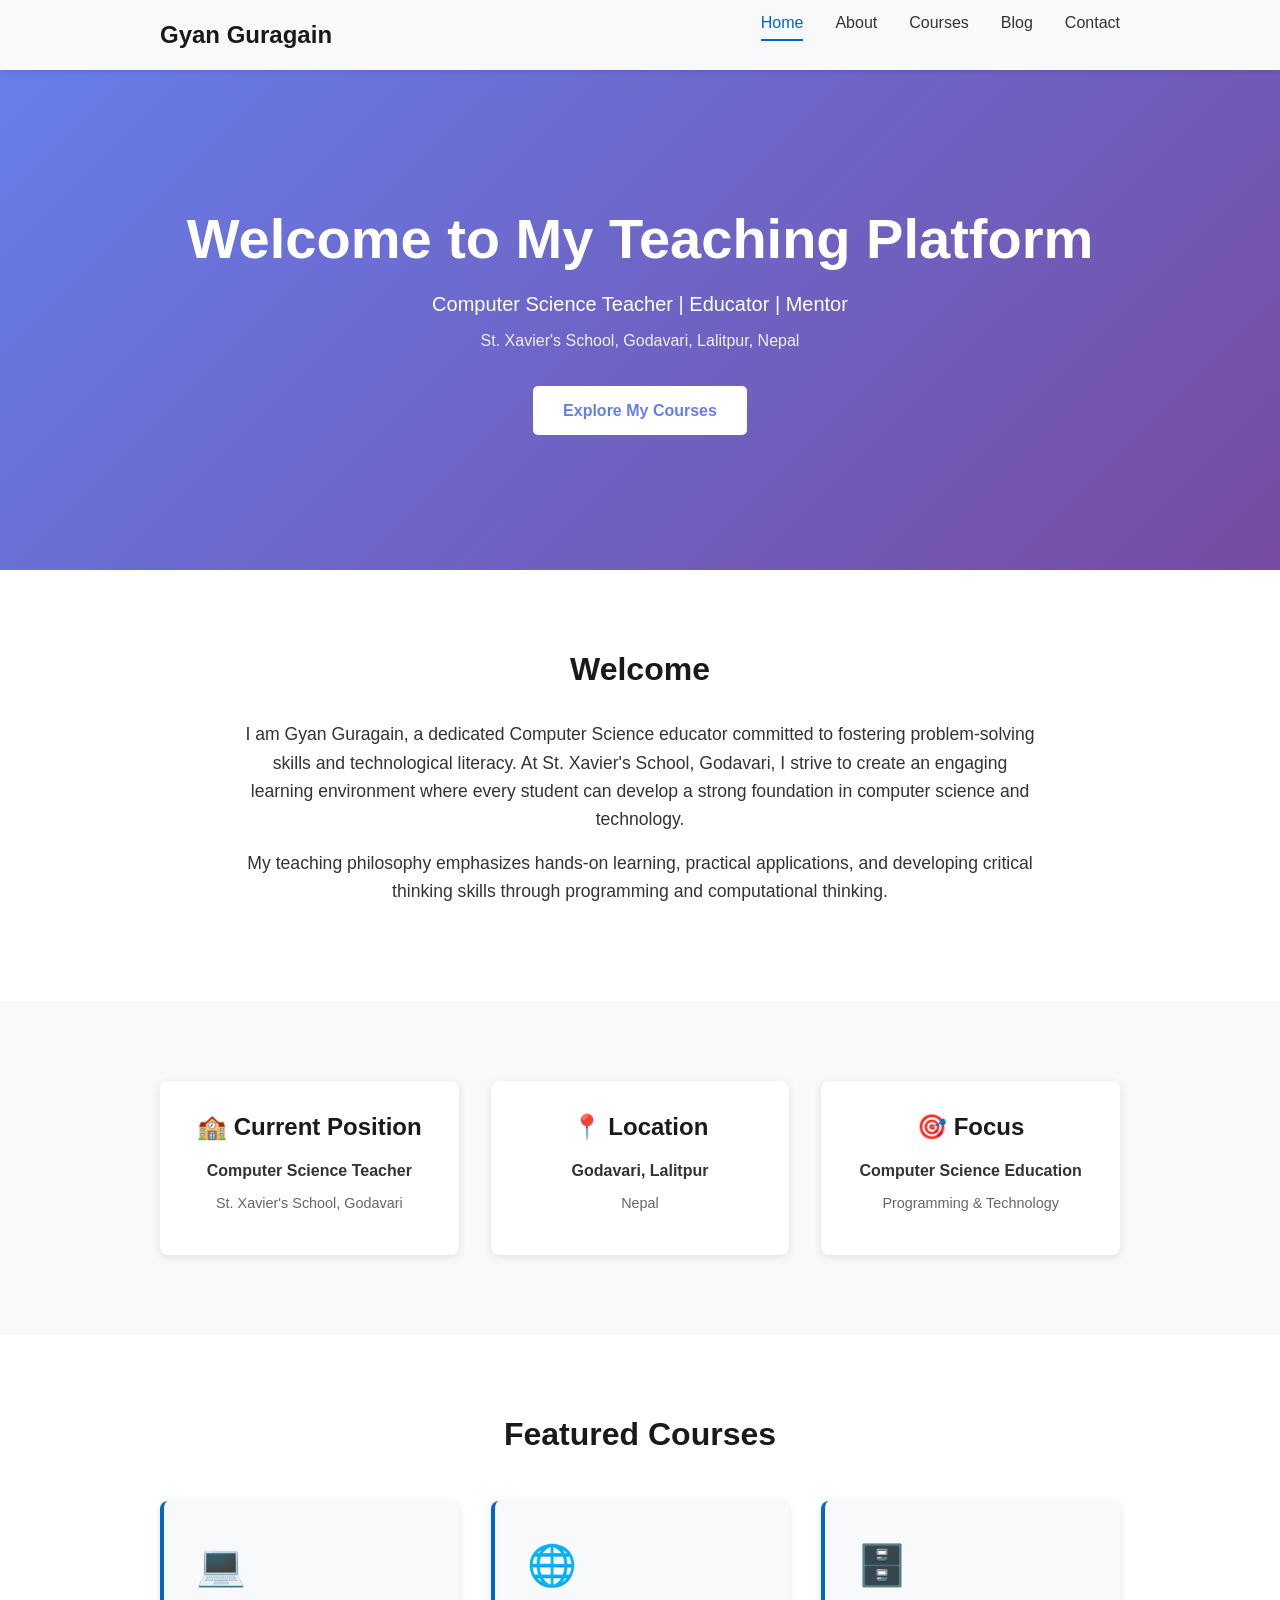
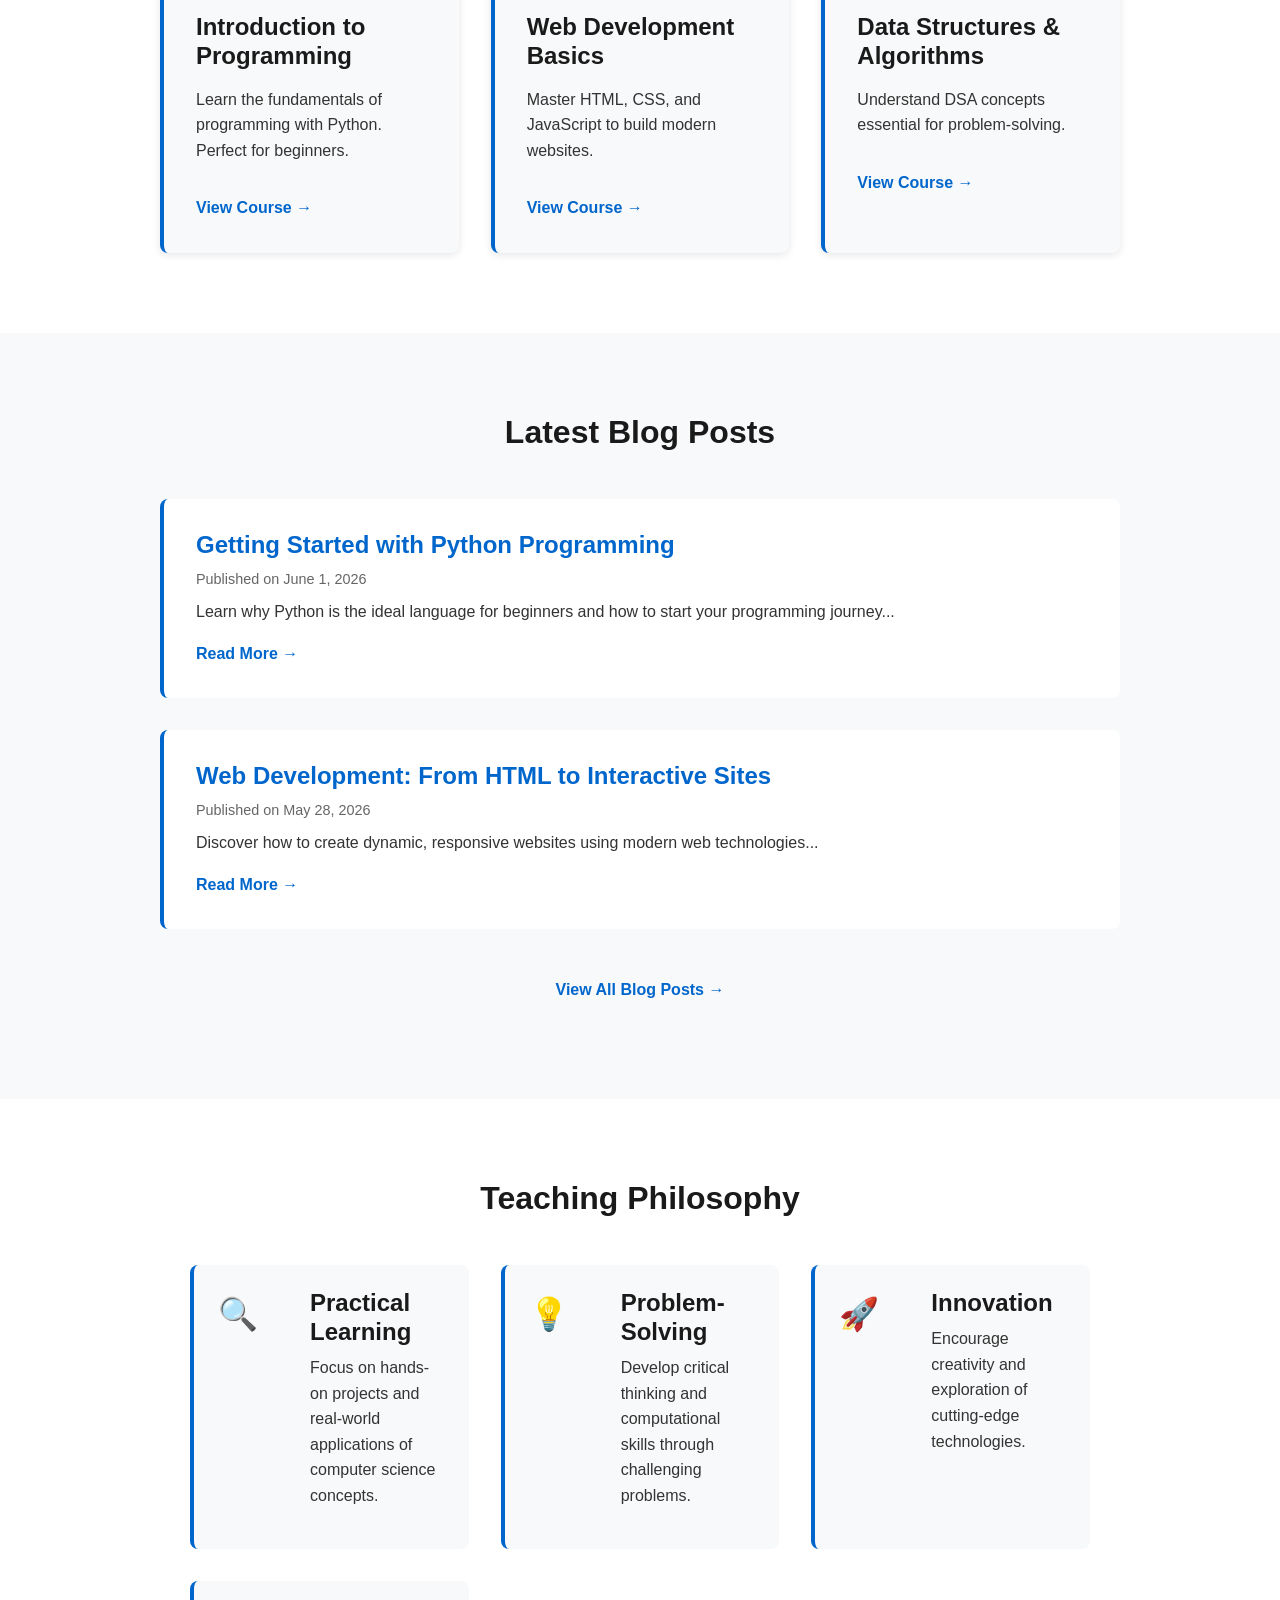
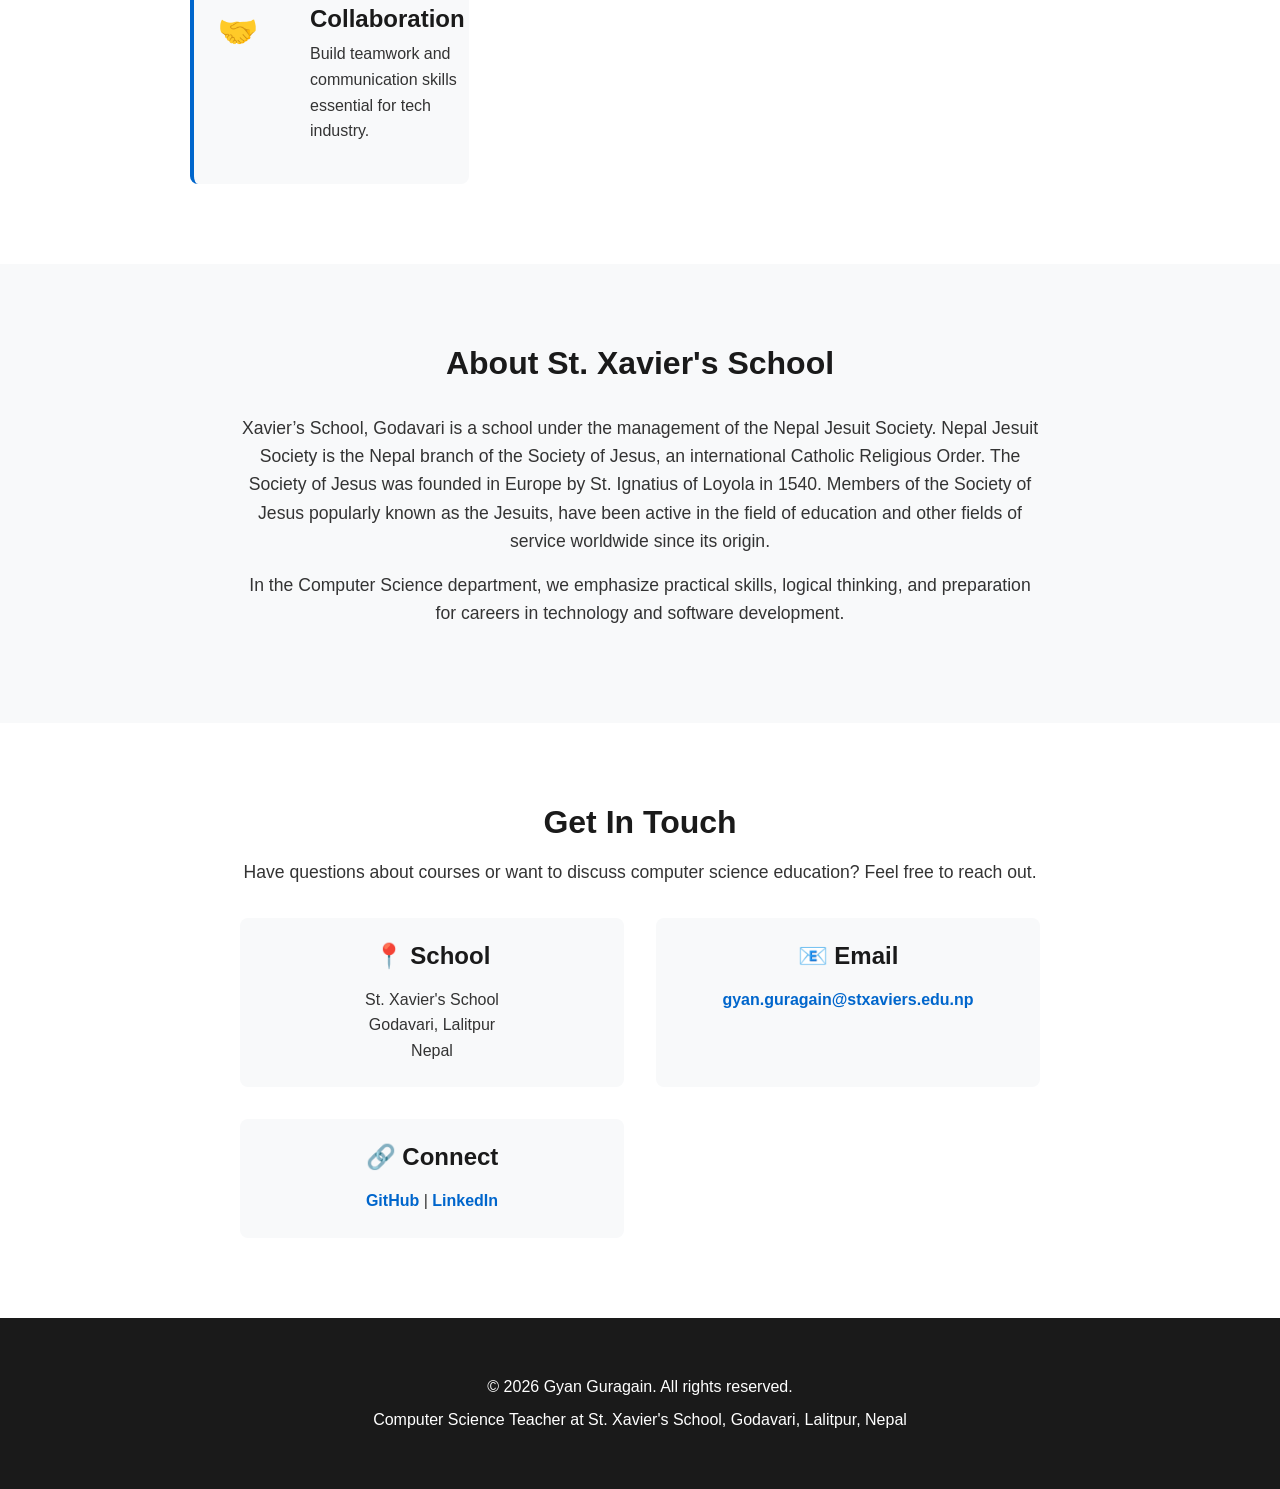
==== index.html @ ec16ff43 "Remove extra line breaks in index.html" ====
<!DOCTYPE html>
<html lang="en">
<head>
    <meta charset="UTF-8">
    <meta name="viewport" content="width=device-width, initial-scale=1.0">
    <title>Gyan Guragain - Computer Science Teacher</title>
    <link rel="stylesheet" href="styles.css">
</head>
<body>
    <!-- Navigation -->
    <nav class="navbar">
        <div class="nav-container">
            <div class="logo"><a href="index.html">Gyan Guragain</a></div>
            <ul class="nav-menu">
                <li><a href="index.html" class="active">Home</a></li>
                <li><a href="about.html">About</a></li>
                <li><a href="courses.html">Courses</a></li>
                <li><a href="blog.html">Blog</a></li>
                <li><a href="#contact">Contact</a></li>
            </ul>
        </div>
    </nav>

    <!-- Hero Section -->
    <section class="hero">
        <div class="hero-content">
            <h1>Welcome to My Teaching Platform</h1>
            <p>Computer Science Teacher | Educator | Mentor</p>
            <p class="tagline">St. Xavier's School, Godavari, Lalitpur, Nepal</p>
            <a href="courses.html" class="cta-button">Explore My Courses</a>
        </div>
    </section>

    <!-- Introduction Section -->
    <section class="intro">
        <div class="container">
            <h2>Welcome</h2>
            <p>
                I am Gyan Guragain, a dedicated Computer Science educator committed to fostering problem-solving skills
                and technological literacy. At St. Xavier's School, Godavari, I strive to create an engaging learning environment
                where every student can develop a strong foundation in computer science and technology.
            </p>
            <p>
                My teaching philosophy emphasizes hands-on learning, practical applications, and developing critical thinking skills
                through programming and computational thinking.
            </p>
        </div>
    </section>

    <!-- Quick Info Cards -->
    <section class="info-cards">
        <div class="container">
            <div class="info-card">
                <h3>🏫 Current Position</h3>
                <p><strong>Computer Science Teacher</strong></p>
                <p class="subtitle">St. Xavier's School, Godavari</p>
            </div>
            <div class="info-card">
                <h3>📍 Location</h3>
                <p><strong>Godavari, Lalitpur</strong></p>
                <p class="subtitle">Nepal</p>
            </div>
            <div class="info-card">
                <h3>🎯 Focus</h3>
                <p><strong>Computer Science Education</strong></p>
                <p class="subtitle">Programming & Technology</p>
            </div>
        </div>
    </section>

    <!-- Featured Courses -->
    <section class="featured-courses">
        <div class="container">
            <h2>Featured Courses</h2>
            <div class="courses-grid">
                <article class="course-card">
                    <div class="course-icon">💻</div>
                    <h3>Introduction to Programming</h3>
                    <p>Learn the fundamentals of programming with Python. Perfect for beginners.</p>
                    <a href="courses.html">View Course →</a>
                </article>
                <article class="course-card">
                    <div class="course-icon">🌐</div>
                    <h3>Web Development Basics</h3>
                    <p>Master HTML, CSS, and JavaScript to build modern websites.</p>
                    <a href="courses.html">View Course →</a>
                </article>
                <article class="course-card">
                    <div class="course-icon">🗄️</div>
                    <h3>Data Structures & Algorithms</h3>
                    <p>Understand DSA concepts essential for problem-solving.</p>
                    <a href="courses.html">View Course →</a>
                </article>
            </div>
        </div>
    </section>

    <!-- Latest Blog Posts -->
    <section class="latest-posts">
        <div class="container">
            <h2>Latest Blog Posts</h2>
            <div class="posts-preview">
                <article class="post-preview">
                    <h3><a href="blog.html#post1">Getting Started with Python Programming</a></h3>
                    <p class="date">Published on June 1, 2026</p>
                    <p>Learn why Python is the ideal language for beginners and how to start your programming journey...</p>
                    <a href="blog.html#post1">Read More →</a>
                </article>
                <article class="post-preview">
                    <h3><a href="blog.html#post2">Web Development: From HTML to Interactive Sites</a></h3>
                    <p class="date">Published on May 28, 2026</p>
                    <p>Discover how to create dynamic, responsive websites using modern web technologies...</p>
                    <a href="blog.html#post2">Read More →</a>
                </article>
            </div>
            <a href="blog.html" class="view-all">View All Blog Posts →</a>
        </div>
    </section>

    <!-- Teaching Highlights -->
    <section class="highlights">
        <div class="container">
            <h2>Teaching Philosophy</h2>
            <div class="highlights-list">
                <div class="highlight-item">
                    <div class="highlight-icon">🔍</div>
                    <div class="highlight-content">
                        <h3>Practical Learning</h3>
                        <p>Focus on hands-on projects and real-world applications of computer science concepts.</p>
                    </div>
                </div>
                <div class="highlight-item">
                    <div class="highlight-icon">💡</div>
                    <div class="highlight-content">
                        <h3>Problem-Solving</h3>
                        <p>Develop critical thinking and computational skills through challenging problems.</p>
                    </div>
                </div>
                <div class="highlight-item">
                    <div class="highlight-icon">🚀</div>
                    <div class="highlight-content">
                        <h3>Innovation</h3>
                        <p>Encourage creativity and exploration of cutting-edge technologies.</p>
                    </div>
                </div>
                <div class="highlight-item">
                    <div class="highlight-icon">🤝</div>
                    <div class="highlight-content">
                        <h3>Collaboration</h3>
                        <p>Build teamwork and communication skills essential for tech industry.</p>
                    </div>
                </div>
            </div>
        </div>
    </section>

    <!-- School Information -->
    <section class="school-info">
        <div class="container">
            <h2>About St. Xavier's School</h2>
            <p>
              Xavier’s School, Godavari is a school under the management of the Nepal Jesuit Society.
                Nepal Jesuit Society is the Nepal branch of the Society of Jesus, an international Catholic Religious Order.
            The Society of Jesus was founded in Europe by St. Ignatius of Loyola in 1540. Members of the Society of Jesus popularly known as the Jesuits,
                have been active in the field of education and other fields of service worldwide since its origin.           
            </p>
            <p>
                In the Computer Science department, we emphasize practical skills, logical thinking, and preparation
                for careers in technology and software development.
            </p>
        </div>
    </section>

    <!-- Contact Section -->
    <section class="contact" id="contact">
        <div class="container">
            <h2>Get In Touch</h2>
            <p>Have questions about courses or want to discuss computer science education? Feel free to reach out.</p>
            <div class="contact-info">
                <div class="contact-item">
                    <h3>📍 School</h3>
                    <p>St. Xavier's School<br>Godavari, Lalitpur<br>Nepal</p>
                </div>
                <div class="contact-item">
                    <h3>📧 Email</h3>
                    <p><a href="mailto:gyan.guragain@stxaviers.edu.np">gyan.guragain@stxaviers.edu.np</a></p>
                </div>
                <div class="contact-item">
                    <h3>🔗 Connect</h3>
                    <p>
                        <a href="https://github.com/agyangg" target="_blank">GitHub</a> | 
                        <a href="https://linkedin.com/in/gyan-guragain" target="_blank">LinkedIn</a>
                    </p>
                </div>
            </div>
        </div>
    </section>

    <!-- Footer -->
    <footer class="footer">
        <div class="container">
            <p>&copy; 2026 Gyan Guragain. All rights reserved.</p>
            <p>Computer Science Teacher at St. Xavier's School, Godavari, Lalitpur, Nepal</p>
        </div>
    </footer>
</body>
</html>
---- styles.css ----
/* ============================================
   GLOBAL STYLES
   ============================================ */

* {
    margin: 0;
    padding: 0;
    box-sizing: border-box;
}

html {
    scroll-behavior: smooth;
}

body {
    font-family: 'Segoe UI', Tahoma, Geneva, Verdana, sans-serif;
    line-height: 1.6;
    color: #333;
    background-color: #fff;
}

.container {
    max-width: 1000px;
    margin: 0 auto;
    padding: 0 20px;
}

h1, h2, h3, h4, h5, h6 {
    margin-bottom: 1rem;
    color: #1a1a1a;
    line-height: 1.2;
}

h1 {
    font-size: 2.5rem;
}

h2 {
    font-size: 2rem;
}

h3 {
    font-size: 1.5rem;
}

p {
    margin-bottom: 1rem;
}

a {
    color: #0066cc;
    text-decoration: none;
    transition: color 0.3s ease;
}

a:hover {
    color: #0052a3;
}

code {
    background-color: #f4f4f4;
    padding: 0.2rem 0.4rem;
    border-radius: 3px;
    font-family: 'Courier New', monospace;
    font-size: 0.9em;
}

ul, ol {
    margin-left: 2rem;
    margin-bottom: 1rem;
}

li {
    margin-bottom: 0.5rem;
}

/* ============================================
   NAVIGATION
   ============================================ */

.navbar {
    background-color: #f8f9fa;
    box-shadow: 0 2px 4px rgba(0, 0, 0, 0.1);
    position: sticky;
    top: 0;
    z-index: 100;
}

.nav-container {
    max-width: 1000px;
    margin: 0 auto;
    padding: 0 20px;
    display: flex;
    justify-content: space-between;
    align-items: center;
    height: 70px;
}

.logo a {
    font-size: 1.5rem;
    font-weight: bold;
    color: #1a1a1a;
}

.nav-menu {
    display: flex;
    list-style: none;
    gap: 2rem;
}

.nav-menu a {
    color: #333;
    font-weight: 500;
    transition: color 0.3s ease;
}

.nav-menu a:hover,
.nav-menu a.active {
    color: #0066cc;
    border-bottom: 2px solid #0066cc;
    padding-bottom: 0.5rem;
}

/* ============================================
   HERO SECTION
   ============================================ */

.hero {
    background: linear-gradient(135deg, #667eea 0%, #764ba2 100%);
    color: white;
    text-align: center;
    padding: 120px 20px;
    min-height: 500px;
    display: flex;
    align-items: center;
    justify-content: center;
}

.hero-content h1 {
    font-size: 3.5rem;
    margin-bottom: 1rem;
    color: white;
}

.hero-content p {
    font-size: 1.25rem;
    margin-bottom: 0.5rem;
}

.hero-content .tagline {
    font-size: 1rem;
    margin-bottom: 2rem;
    opacity: 0.9;
}

.cta-button {
    display: inline-block;
    background-color: #fff;
    color: #667eea;
    padding: 12px 30px;
    border-radius: 5px;
    font-weight: bold;
    transition: background-color 0.3s ease, transform 0.3s ease;
}

.cta-button:hover {
    background-color: #f0f0f0;
    transform: translateY(-2px);
}

/* ============================================
   PAGE HEADER
   ============================================ */

.page-header {
    background-color: #f8f9fa;
    padding: 80px 20px;
    text-align: center;
}

.page-header h1 {
    margin-bottom: 0.5rem;
}

.page-header p {
    font-size: 1.1rem;
    color: #666;
}

/* ============================================
   INTRO SECTION
   ============================================ */

.intro {
    padding: 80px 20px;
    background-color: #fff;
}

.intro h2 {
    text-align: center;
    margin-bottom: 2rem;
}

.intro p {
    font-size: 1.1rem;
    text-align: center;
    margin-bottom: 1rem;
    max-width: 800px;
    margin-left: auto;
    margin-right: auto;
}

/* ============================================
   INFO CARDS
   ============================================ */

.info-cards {
    padding: 80px 20px;
    background-color: #f8f9fa;
}

.info-cards .container {
    display: grid;
    grid-template-columns: repeat(auto-fit, minmax(250px, 1fr));
    gap: 2rem;
}

.info-card {
    background-color: white;
    padding: 2rem;
    border-radius: 8px;
    box-shadow: 0 2px 8px rgba(0, 0, 0, 0.1);
    text-align: center;
}

.info-card h3 {
    margin-bottom: 1rem;
    font-size: 1.5rem;
}

.info-card p {
    margin: 0.5rem 0;
}

.info-card .subtitle {
    color: #666;
    font-size: 0.9rem;
}

/* ============================================
   FEATURED COURSES
   ============================================ */

.featured-courses {
    padding: 80px 20px;
    background-color: #fff;
}

.featured-courses h2 {
    text-align: center;
    margin-bottom: 3rem;
}

.courses-grid {
    display: grid;
    grid-template-columns: repeat(auto-fit, minmax(280px, 1fr));
    gap: 2rem;
}

.course-card {
    background-color: #f8f9fa;
    padding: 2rem;
    border-radius: 8px;
    box-shadow: 0 2px 8px rgba(0, 0, 0, 0.1);
    transition: transform 0.3s ease, box-shadow 0.3s ease;
    border-left: 4px solid #0066cc;
}

.course-card:hover {
    transform: translateY(-5px);
    box-shadow: 0 4px 12px rgba(0, 0, 0, 0.15);
}

.course-icon {
    font-size: 2.5rem;
    margin-bottom: 1rem;
}

.course-card h3 {
    margin-bottom: 1rem;
}

.course-card a {
    display: inline-block;
    margin-top: 1rem;
    color: #0066cc;
    font-weight: 600;
}

/* ============================================
   LATEST POSTS
   ============================================ */

.latest-posts {
    padding: 80px 20px;
    background-color: #f8f9fa;
}

.latest-posts h2 {
    text-align: center;
    margin-bottom: 3rem;
}

.posts-preview {
    display: grid;
    gap: 2rem;
    margin-bottom: 2rem;
}

.post-preview {
    padding: 2rem;
    background-color: white;
    border-radius: 8px;
    border-left: 4px solid #0066cc;
    transition: background-color 0.3s ease;
}

.post-preview:hover {
    background-color: #f0f4ff;
}

.post-preview h3 {
    margin-bottom: 0.5rem;
}

.post-preview .date {
    color: #666;
    font-size: 0.9rem;
    display: block;
    margin-bottom: 0.5rem;
}

.post-preview a {
    font-weight: 600;
}

.view-all {
    display: block;
    text-align: center;
    padding: 1rem;
    font-weight: 600;
    color: #0066cc;
}

/* ============================================
   HIGHLIGHTS
   ============================================ */

.highlights {
    padding: 80px 20px;
    background-color: #fff;
}

.highlights h2 {
    text-align: center;
    margin-bottom: 3rem;
}

.highlights-list {
    display: grid;
    grid-template-columns: repeat(auto-fit, minmax(250px, 1fr));
    gap: 2rem;
}

.highlight-item {
    display: flex;
    gap: 1.5rem;
}

.highlight-icon {
    font-size: 2rem;
    flex-shrink: 0;
}

.highlight-content h3 {
    margin-bottom: 0.5rem;
}

/* ============================================
   SCHOOL INFO
   ============================================ */

.school-info {
    padding: 80px 20px;
    background-color: #f8f9fa;
}

.school-info h2 {
    text-align: center;
    margin-bottom: 2rem;
}

.school-info p {
    text-align: center;
    font-size: 1.1rem;
    max-width: 800px;
    margin-left: auto;
    margin-right: auto;
    margin-bottom: 1rem;
}

/* ============================================
   CONTACT SECTION
   ============================================ */

.contact {
    padding: 80px 20px;
    background-color: #fff;
    text-align: center;
}

.contact h2 {
    margin-bottom: 1rem;
}

.contact > .container > p {
    font-size: 1.1rem;
    margin-bottom: 2rem;
}

.contact-info {
    display: grid;
    grid-template-columns: repeat(auto-fit, minmax(250px, 1fr));
    gap: 2rem;
    max-width: 800px;
    margin: 0 auto;
}

.contact-item {
    padding: 1.5rem;
    background-color: #f8f9fa;
    border-radius: 8px;
}

.contact-item h3 {
    margin-bottom: 1rem;
}

.contact-item p {
    margin: 0;
}

.contact-item a {
    color: #0066cc;
    font-weight: 600;
}

/* ============================================
   PROFESSIONAL BACKGROUND
   ============================================ */

.professional-bg {
    padding: 80px 20px;
    background-color: #fff;
}

.professional-bg h2 {
    text-align: center;
    margin-bottom: 3rem;
}

.bio-content {
    display: grid;
    grid-template-columns: repeat(auto-fit, minmax(300px, 1fr));
    gap: 2rem;
    max-width: 900px;
    margin: 0 auto;
}

.bio-section h3 {
    margin-bottom: 1rem;
}

.bio-section ul {
    list-style: none;
    margin-left: 0;
}

.bio-section ul li {
    padding-left: 1.5rem;
    position: relative;
}

.bio-section ul li:before {
    content: "✓";
    position: absolute;
    left: 0;
    color: #0066cc;
    font-weight: bold;
}

/* ============================================
   EXPERTISE
   ============================================ */

.expertise {
    padding: 80px 20px;
    background-color: #f8f9fa;
}

.expertise h2 {
    text-align: center;
    margin-bottom: 3rem;
}

.expertise-grid {
    display: grid;
    grid-template-columns: repeat(auto-fit, minmax(280px, 1fr));
    gap: 2rem;
}

.expertise-card {
    background-color: white;
    padding: 2rem;
    border-radius: 8px;
    box-shadow: 0 2px 8px rgba(0, 0, 0, 0.1);
    border-top: 4px solid #0066cc;
}

.expertise-card h3 {
    margin-bottom: 1rem;
}

/* ============================================
   TEACHING HIGHLIGHTS
   ============================================ */

.teaching-highlights {
    padding: 80px 20px;
    background-color: #fff;
}

.teaching-highlights h2 {
    text-align: center;
    margin-bottom: 3rem;
}

.highlights-list {
    display: grid;
    gap: 2rem;
    max-width: 900px;
    margin: 0 auto;
}

.highlight-item {
    display: grid;
    grid-template-columns: 60px 1fr;
    gap: 2rem;
    padding: 1.5rem;
    background-color: #f8f9fa;
    border-radius: 8px;
    border-left: 4px solid #0066cc;
}

.highlight-number {
    background-color: #0066cc;
    color: white;
    width: 60px;
    height: 60px;
    border-radius: 50%;
    display: flex;
    align-items: center;
    justify-content: center;
    font-size: 1.5rem;
    font-weight: bold;
}

.highlight-content h3 {
    margin-bottom: 0.5rem;
}

/* ============================================
   TECHNICAL SKILLS
   ============================================ */

.technical-skills {
    padding: 80px 20px;
    background-color: #f8f9fa;
}

.technical-skills h2 {
    text-align: center;
    margin-bottom: 3rem;
}

.skills-category {
    margin-bottom: 3rem;
}

.skills-category h3 {
    margin-bottom: 1rem;
    color: #0066cc;
}

.skills-list {
    display: flex;
    flex-wrap: wrap;
    gap: 1rem;
}

.skill-tag {
    display: inline-block;
    background-color: white;
    color: #0066cc;
    padding: 0.5rem 1rem;
    border-radius: 20px;
    border: 2px solid #0066cc;
    font-weight: 600;
    font-size: 0.95rem;
}

/* ============================================
   VISION SECTION
   ============================================ */

.vision {
    padding: 80px 20px;
    background-color: #fff;
}

.vision h2 {
    text-align: center;
    margin-bottom: 2rem;
}

.vision > .container > p {
    text-align: center;
    font-size: 1.1rem;
    margin-bottom: 2rem;
}

.vision-list {
    list-style: none;
    max-width: 800px;
    margin: 0 auto;
}

.vision-list li {
    padding: 1rem;
    margin-bottom: 0.5rem;
    background-color: #f8f9fa;
    border-radius: 5px;
    border-left: 4px solid #0066cc;
    padding-left: 1.5rem;
}

/* ============================================
   COURSES OVERVIEW
   ============================================ */

.courses-overview {
    padding: 80px 20px;
    background-color: #f8f9fa;
}

.courses-overview h2 {
    text-align: center;
    margin-bottom: 1rem;
}

.courses-overview p {
    text-align: center;
    font-size: 1.1rem;
    max-width: 800px;
    margin: 0 auto;
}

/* ============================================
   COURSES SECTION
   ============================================ */

.courses-section {
    padding: 80px 20px;
    background-color: #fff;
}

.course-detail {
    margin-bottom: 4rem;
    padding-bottom: 3rem;
    border-bottom: 1px solid #e0e0e0;
}

.course-detail:last-child {
    border-bottom: none;
}

.course-header {
    margin-bottom: 2rem;
    text-align: center;
}

.course-icon-large {
    font-size: 3rem;
    margin-bottom: 1rem;
}

.course-header h2 {
    margin-bottom: 0.5rem;
}

.course-header .meta {
    color: #666;
    font-size: 0.95rem;
}

.course-content h3 {
    margin-top: 2rem;
    margin-bottom: 1rem;
}

.course-content ul,
.course-content ol {
    margin-bottom: 1.5rem;
}

/* ============================================
   ENROLLMENT
   ============================================ */

.enrollment {
    padding: 80px 20px;
    background-color: #f8f9fa;
}

.enrollment h2 {
    text-align: center;
    margin-bottom: 3rem;
}

.enrollment-steps {
    display: grid;
    grid-template-columns: repeat(auto-fit, minmax(200px, 1fr));
    gap: 2rem;
    max-width: 900px;
    margin: 0 auto;
}

.step {
    text-align: center;
    padding: 2rem;
    background-color: white;
    border-radius: 8px;
    box-shadow: 0 2px 8px rgba(0, 0, 0, 0.1);
}

.step-number {
    background-color: #0066cc;
    color: white;
    width: 50px;
    height: 50px;
    border-radius: 50%;
    display: flex;
    align-items: center;
    justify-content: center;
    font-weight: bold;
    font-size: 1.5rem;
    margin: 0 auto 1rem;
}

.step h3 {
    margin-bottom: 0.5rem;
}

/* ============================================
   LEARNING BENEFITS
   ============================================ */

.learning-benefits {
    padding: 80px 20px;
    background-color: #fff;
}

.learning-benefits h2 {
    text-align: center;
    margin-bottom: 3rem;
}

.benefits-list {
    display: grid;
    grid-template-columns: repeat(auto-fit, minmax(250px, 1fr));
    gap: 2rem;
    max-width: 1000px;
    margin: 0 auto;
}

.benefit-item {
    padding: 2rem;
    background-color: #f8f9fa;
    border-radius: 8px;
    border-left: 4px solid #0066cc;
}

.benefit-item h3 {
    margin-bottom: 0.5rem;
    color: #0066cc;
}

/* ============================================
   CTA SECTION
   ============================================ */

.cta-section {
    background: linear-gradient(135deg, #667eea 0%, #764ba2 100%);
    color: white;
    padding: 80px 20px;
    text-align: center;
}

.cta-section h2 {
    color: white;
    margin-bottom: 1rem;
}

.cta-section p {
    margin-bottom: 2rem;
    font-size: 1.1rem;
}

/* ============================================
   BLOG POSTS
   ============================================ */

.blog-posts {
    padding: 80px 20px;
    background-color: #fff;
}

.blog-post {
    margin-bottom: 4rem;
    padding-bottom: 3rem;
    border-bottom: 1px solid #e0e0e0;
}

.blog-post:last-child {
    border-bottom: none;
}

.post-header h2 {
    margin-bottom: 1rem;
}

.post-meta {
    display: flex;
    flex-wrap: wrap;
    gap: 1.5rem;
    color: #666;
    font-size: 0.95rem;
    margin-bottom: 2rem;
    padding-bottom: 1rem;
    border-bottom: 1px solid #f0f0f0;
}

.post-content h3 {
    margin-top: 2rem;
    margin-bottom: 1rem;
}

.post-content h4 {
    margin-top: 1.5rem;
    margin-bottom: 0.5rem;
}

.post-content ul,
.post-content ol {
    margin-bottom: 1.5rem;
}

.post-content code {
    background-color: #f4f4f4;
    padding: 0.2rem 0.4rem;
}

/* ============================================
   FOOTER
   ============================================ */

.footer {
    background-color: #1a1a1a;
    color: #fff;
    padding: 3rem 20px;
    text-align: center;
}

.footer p {
    margin: 0.5rem 0;
}

.footer a {
    color: #667eea;
}

.footer a:hover {
    color: #764ba2;
}

/* ============================================
   RESPONSIVE DESIGN
   ============================================ */

@media (max-width: 768px) {
    h1 {
        font-size: 2rem;
    }

    h2 {
        font-size: 1.5rem;
    }

    h3 {
        font-size: 1.25rem;
    }

    .hero-content h1 {
        font-size: 2.5rem;
    }

    .nav-menu {
        gap: 1rem;
        font-size: 0.95rem;
    }

    .nav-menu a {
        padding-bottom: 0;
    }

    .nav-menu a:hover,
    .nav-menu a.active {
        border-bottom: 2px solid #0066cc;
        padding-bottom: 0.25rem;
    }

    .post-meta {
        flex-direction: column;
        gap: 0.5rem;
    }

    .hero {
        padding: 80px 20px;
        min-height: 400px;
    }

    .intro,
    .info-cards,
    .featured-courses,
    .latest-posts,
    .highlights,
    .school-info,
    .contact,
    .professional-bg,
    .expertise,
    .teaching-highlights,
    .technical-skills,
    .vision,
    .courses-overview,
    .courses-section,
    .enrollment,
    .learning-benefits,
    .cta-section,
    .blog-posts {
        padding: 60px 20px;
    }
}

@media (max-width: 480px) {
    .container {
        padding: 0 15px;
    }

    h1 {
        font-size: 1.5rem;
    }

    h2 {
        font-size: 1.25rem;
    }

    h3 {
        font-size: 1.1rem;
    }

    .hero-content h1 {
        font-size: 1.8rem;
    }

    .hero-content p {
        font-size: 1rem;
    }

    .nav-container {
        height: 60px;
    }

    .logo a {
        font-size: 1.2rem;
    }

    .nav-menu {
        gap: 0.75rem;
        font-size: 0.85rem;
    }

    .courses-grid {
        grid-template-columns: 1fr;
    }

    .highlights-list,
    .expertise-grid,
    .info-cards .container,
    .benefits-list,
    .enrollment-steps,
    .contact-info {
        grid-template-columns: 1fr;
    }
}
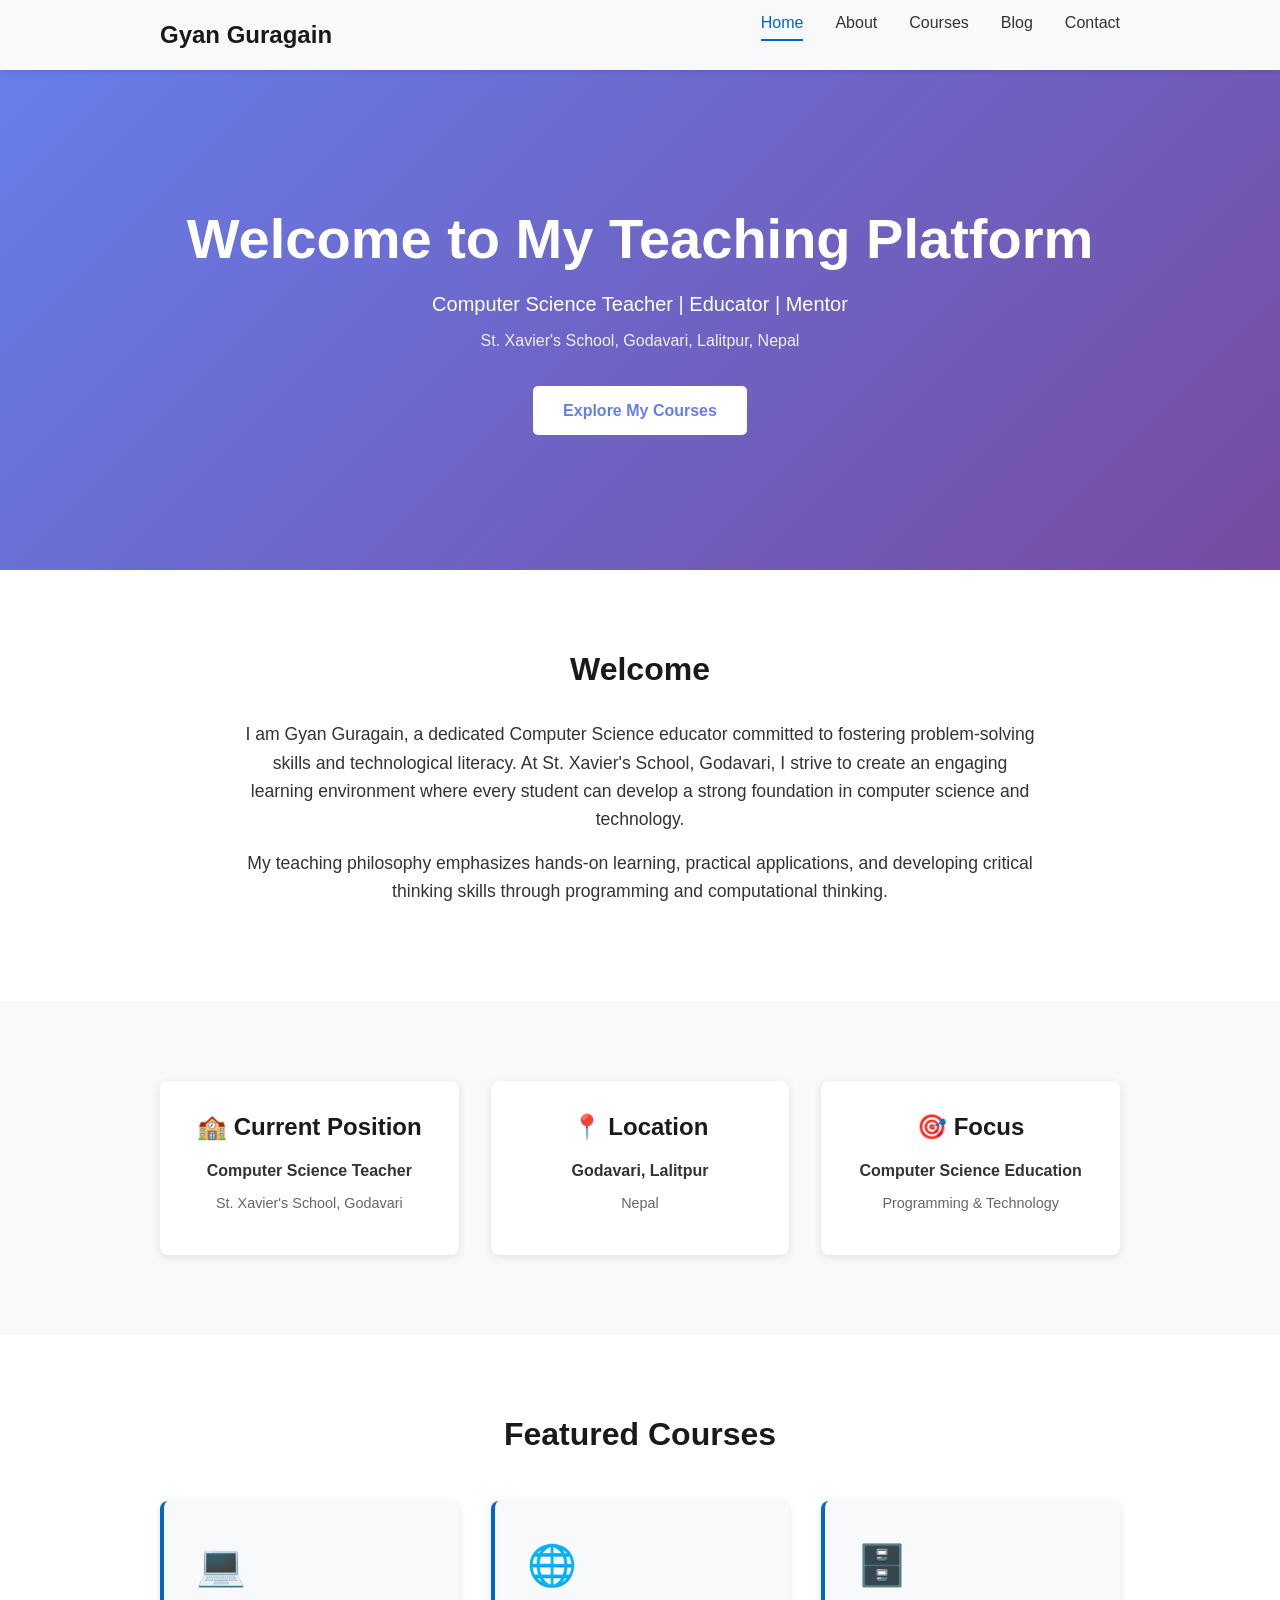
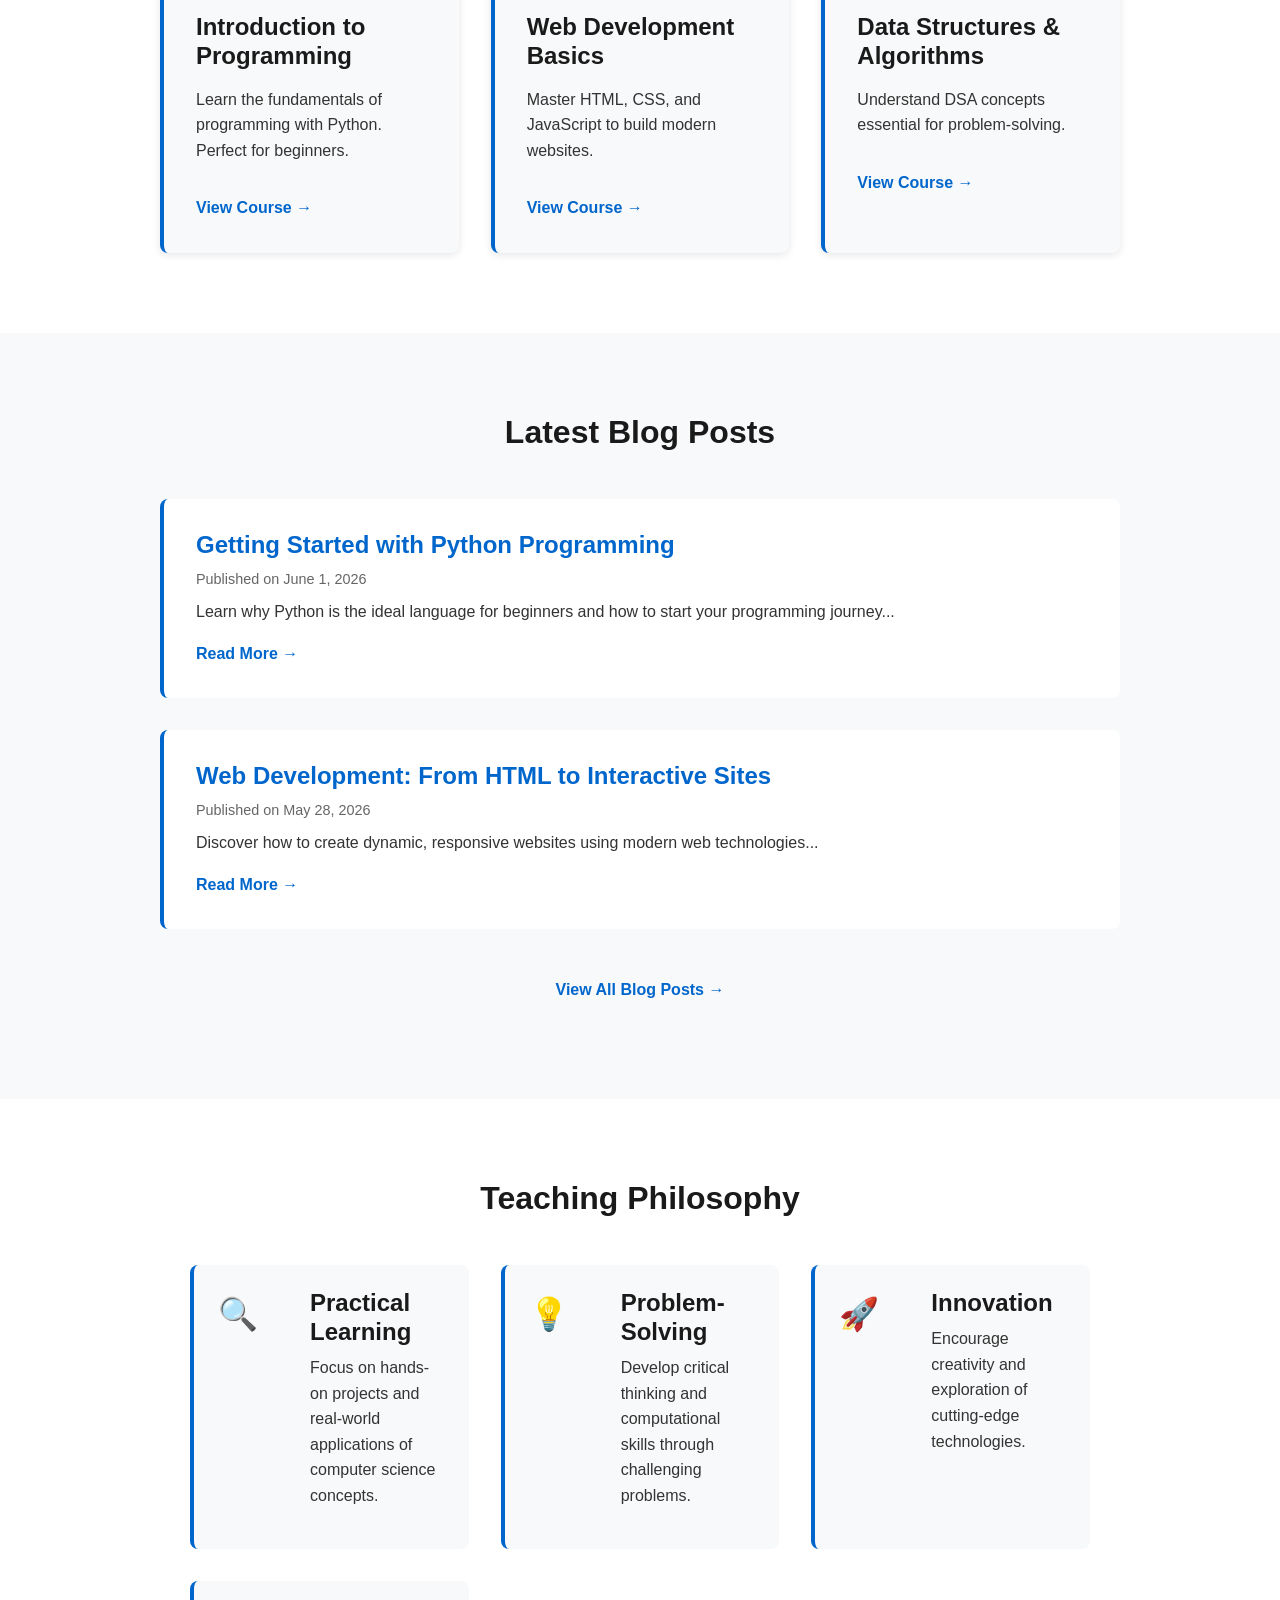
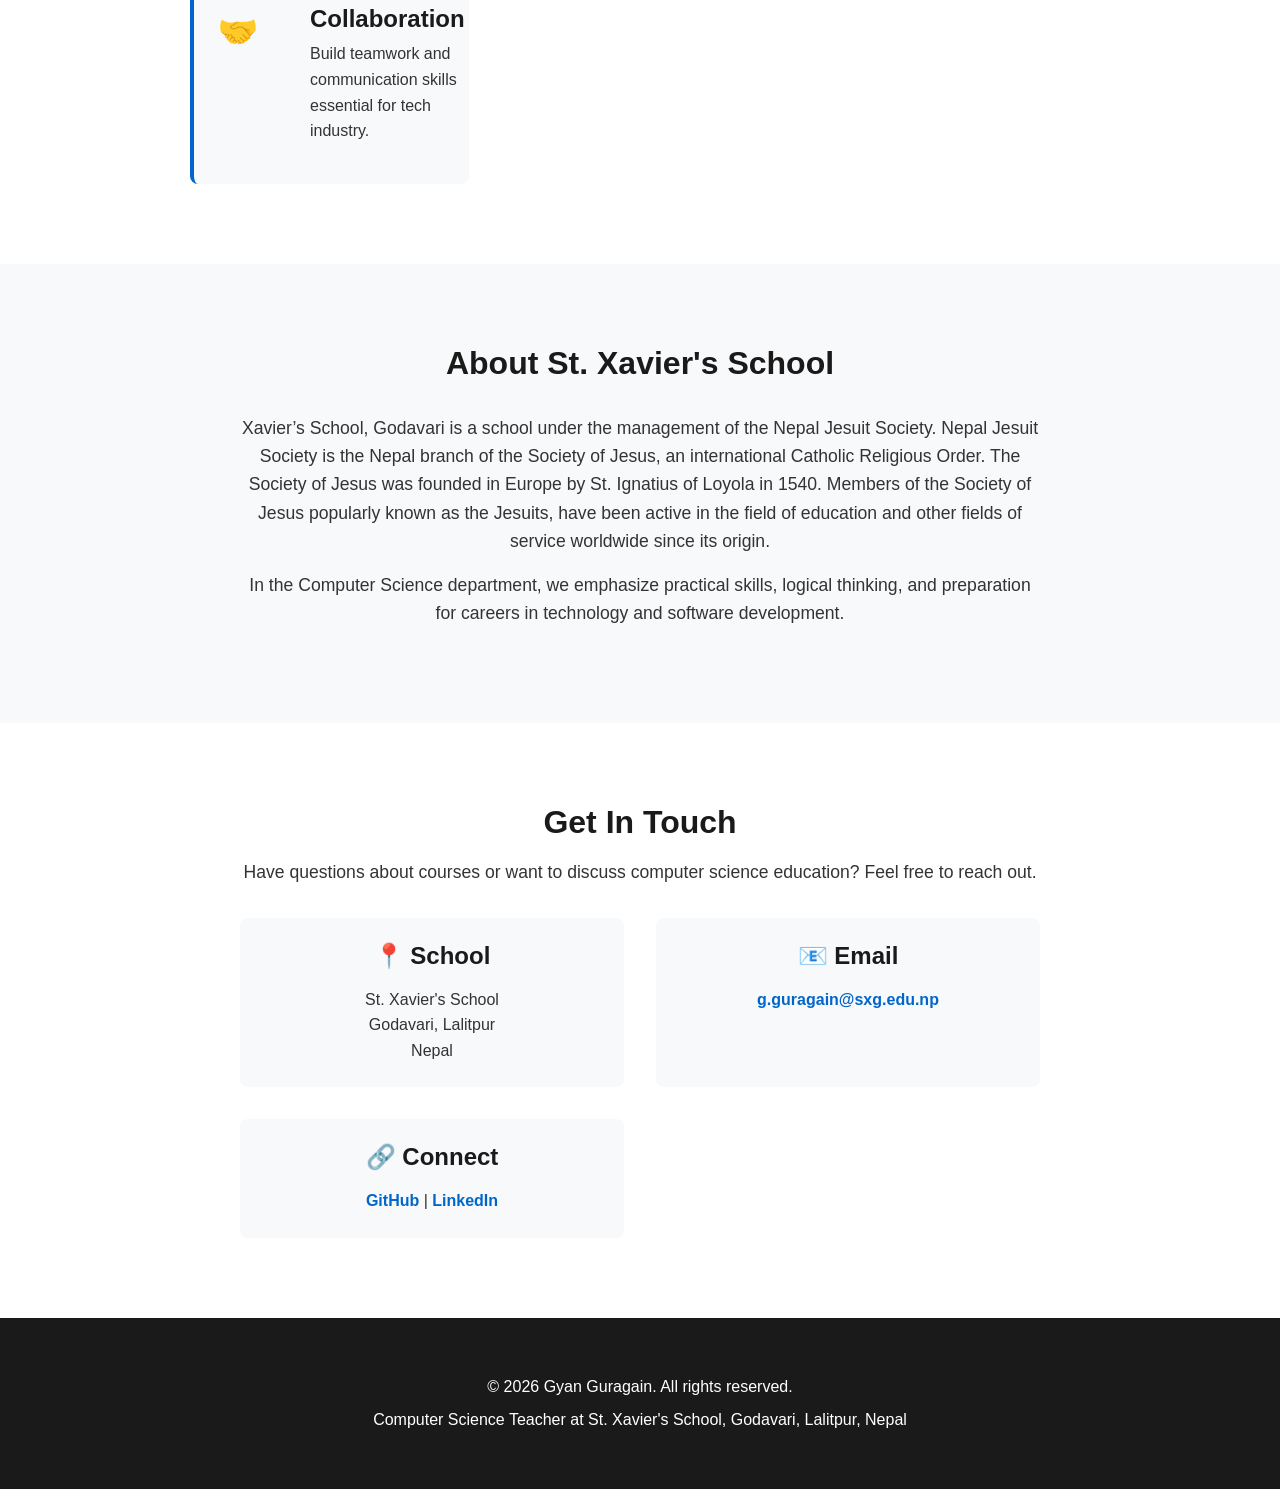
==== commit f59dd660: "Update index.html" ====
--- a/index.html
+++ b/index.html
@@ -183,7 +183,7 @@
                 </div>
                 <div class="contact-item">
                     <h3>📧 Email</h3>
-                    <p><a href="mailto:gyan.guragain@stxaviers.edu.np">gyan.guragain@stxaviers.edu.np</a></p>
+                    <p><a href="mailto:g.guragain@sxg.edu.np">g.guragain@sxg.edu.np</a></p>
                 </div>
                 <div class="contact-item">
                     <h3>🔗 Connect</h3>
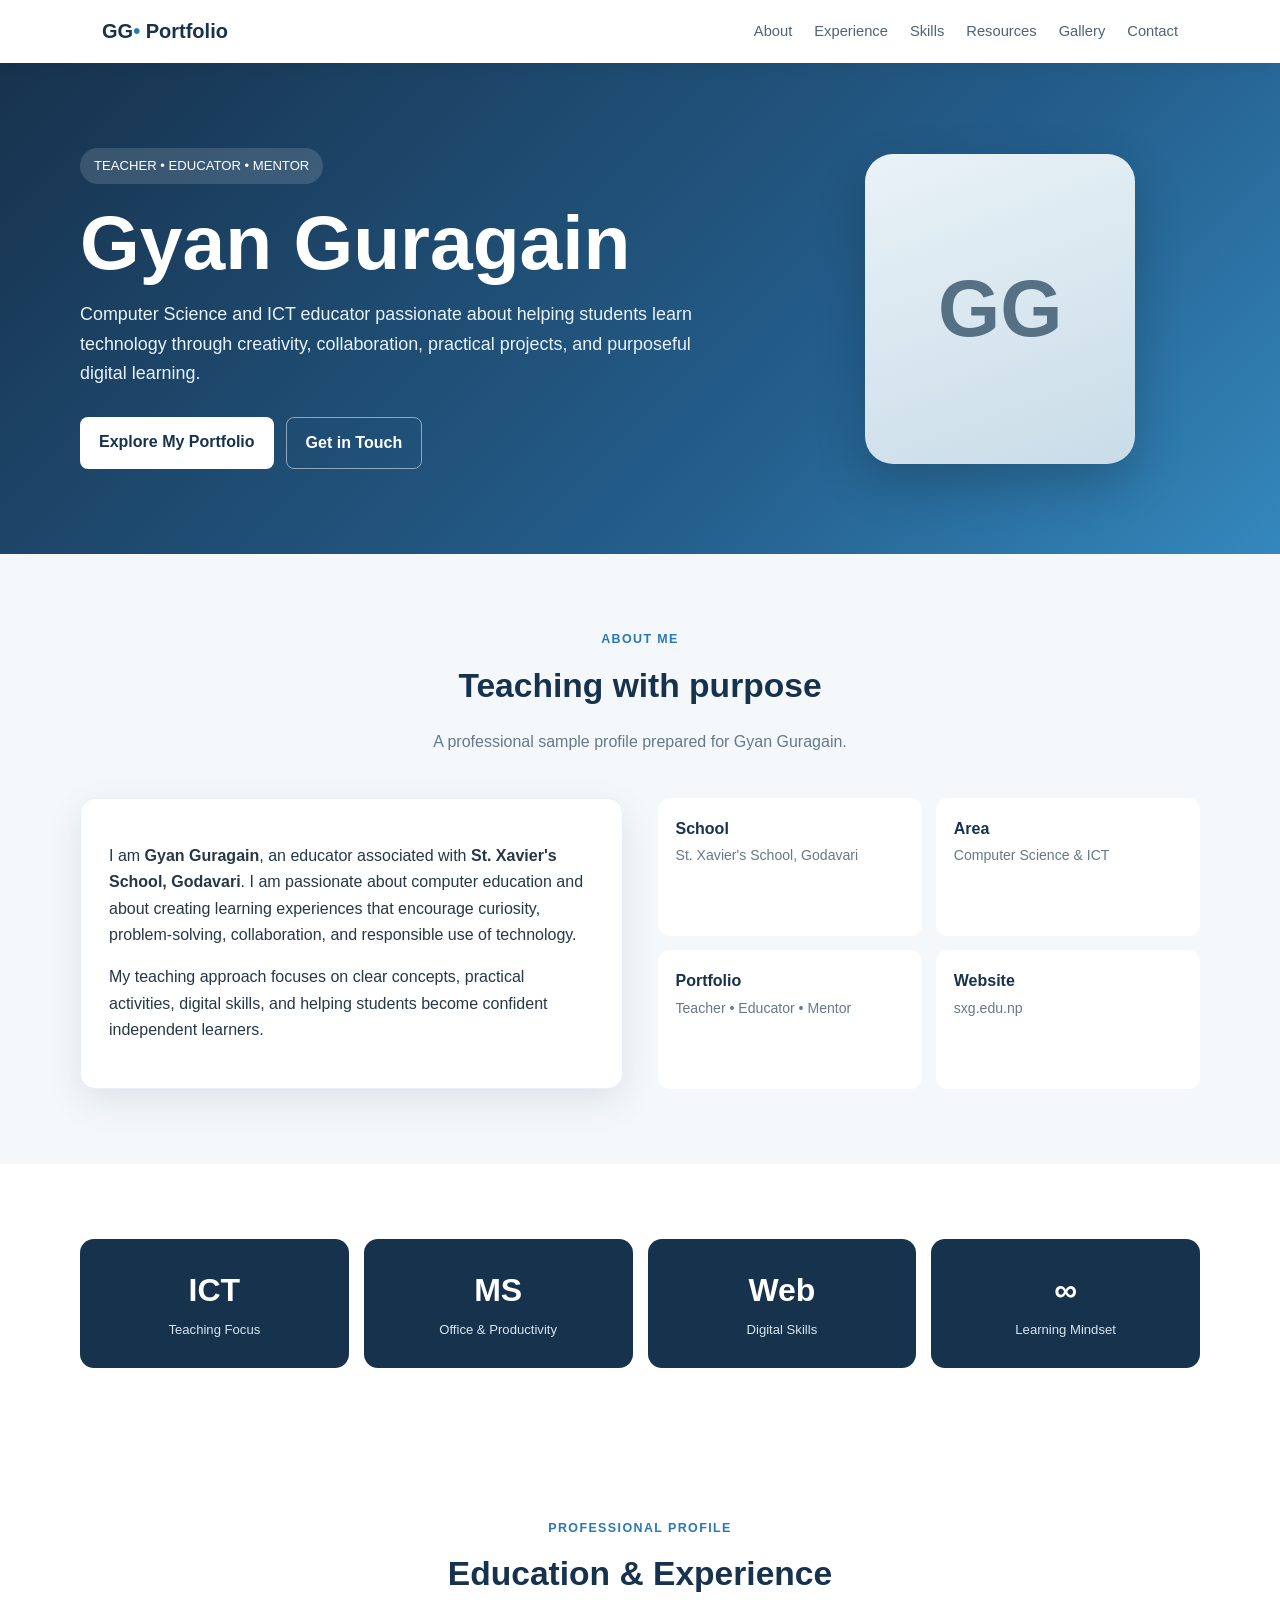
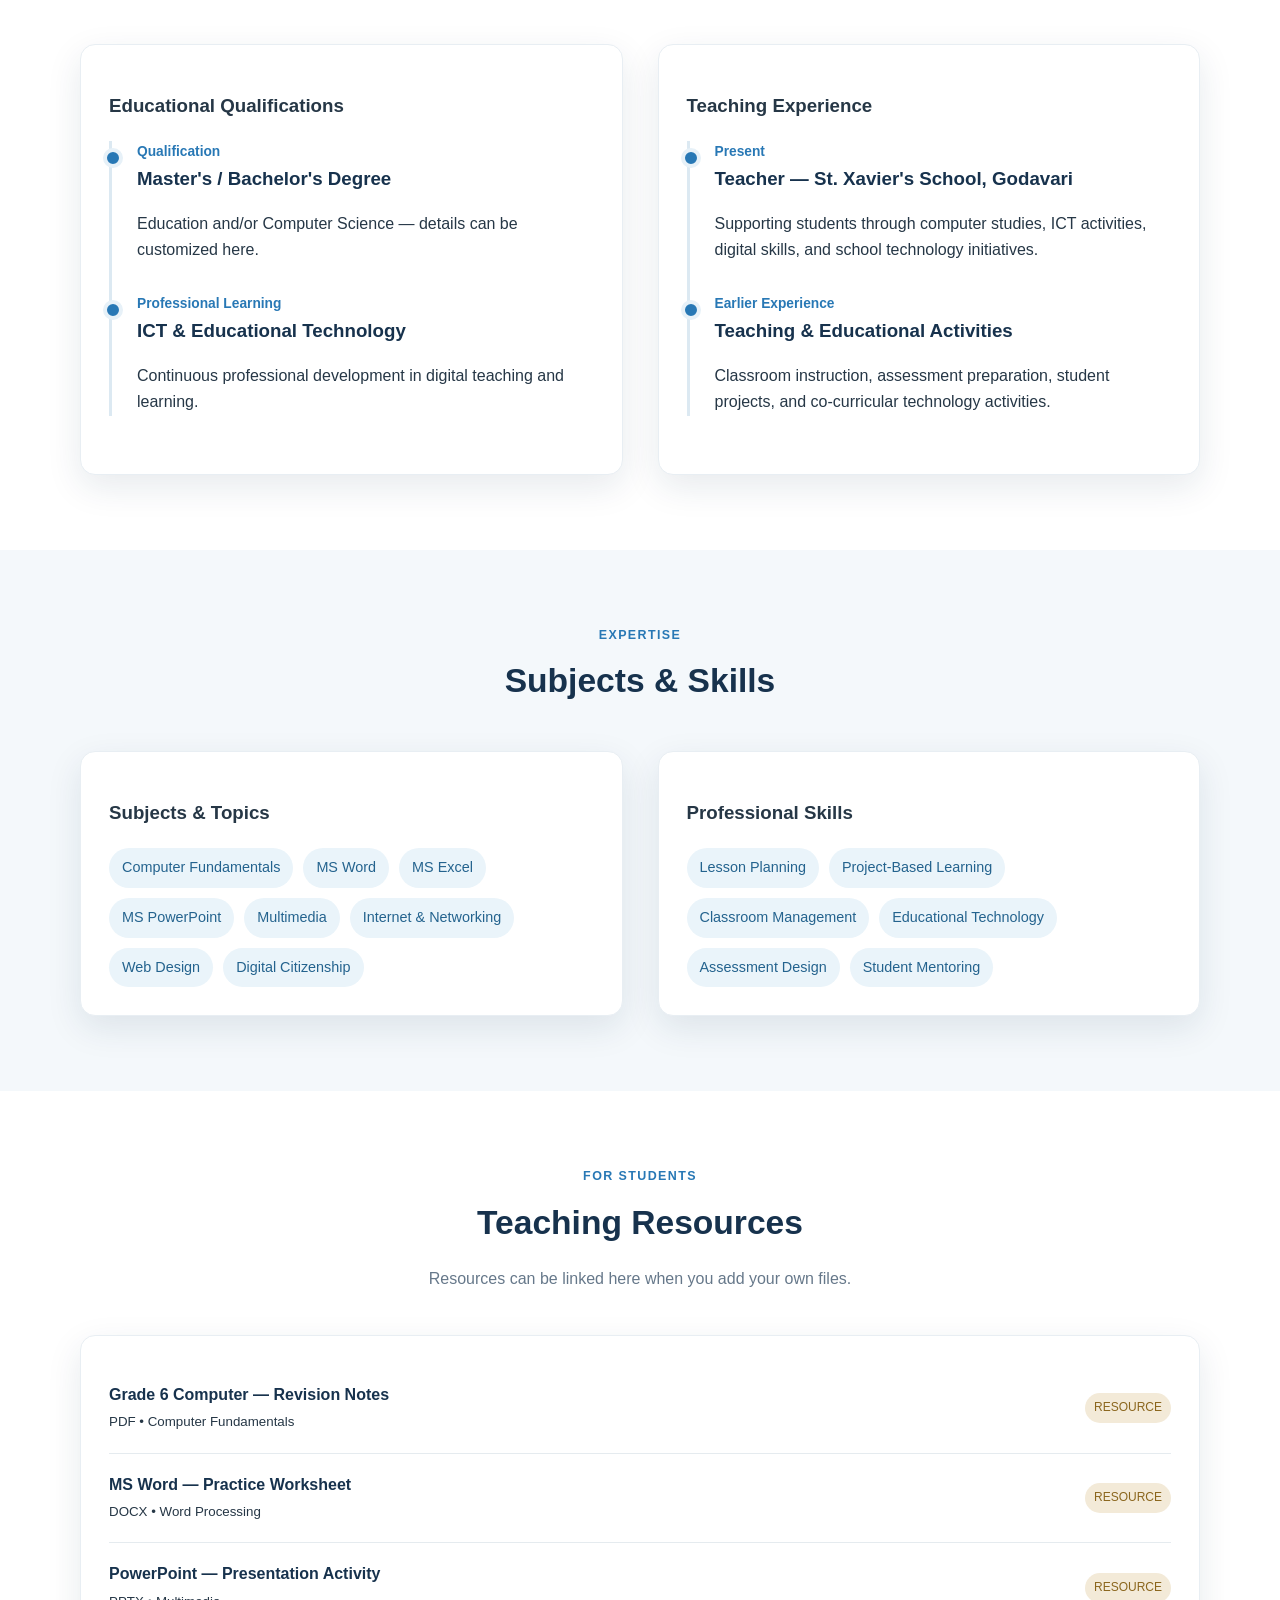
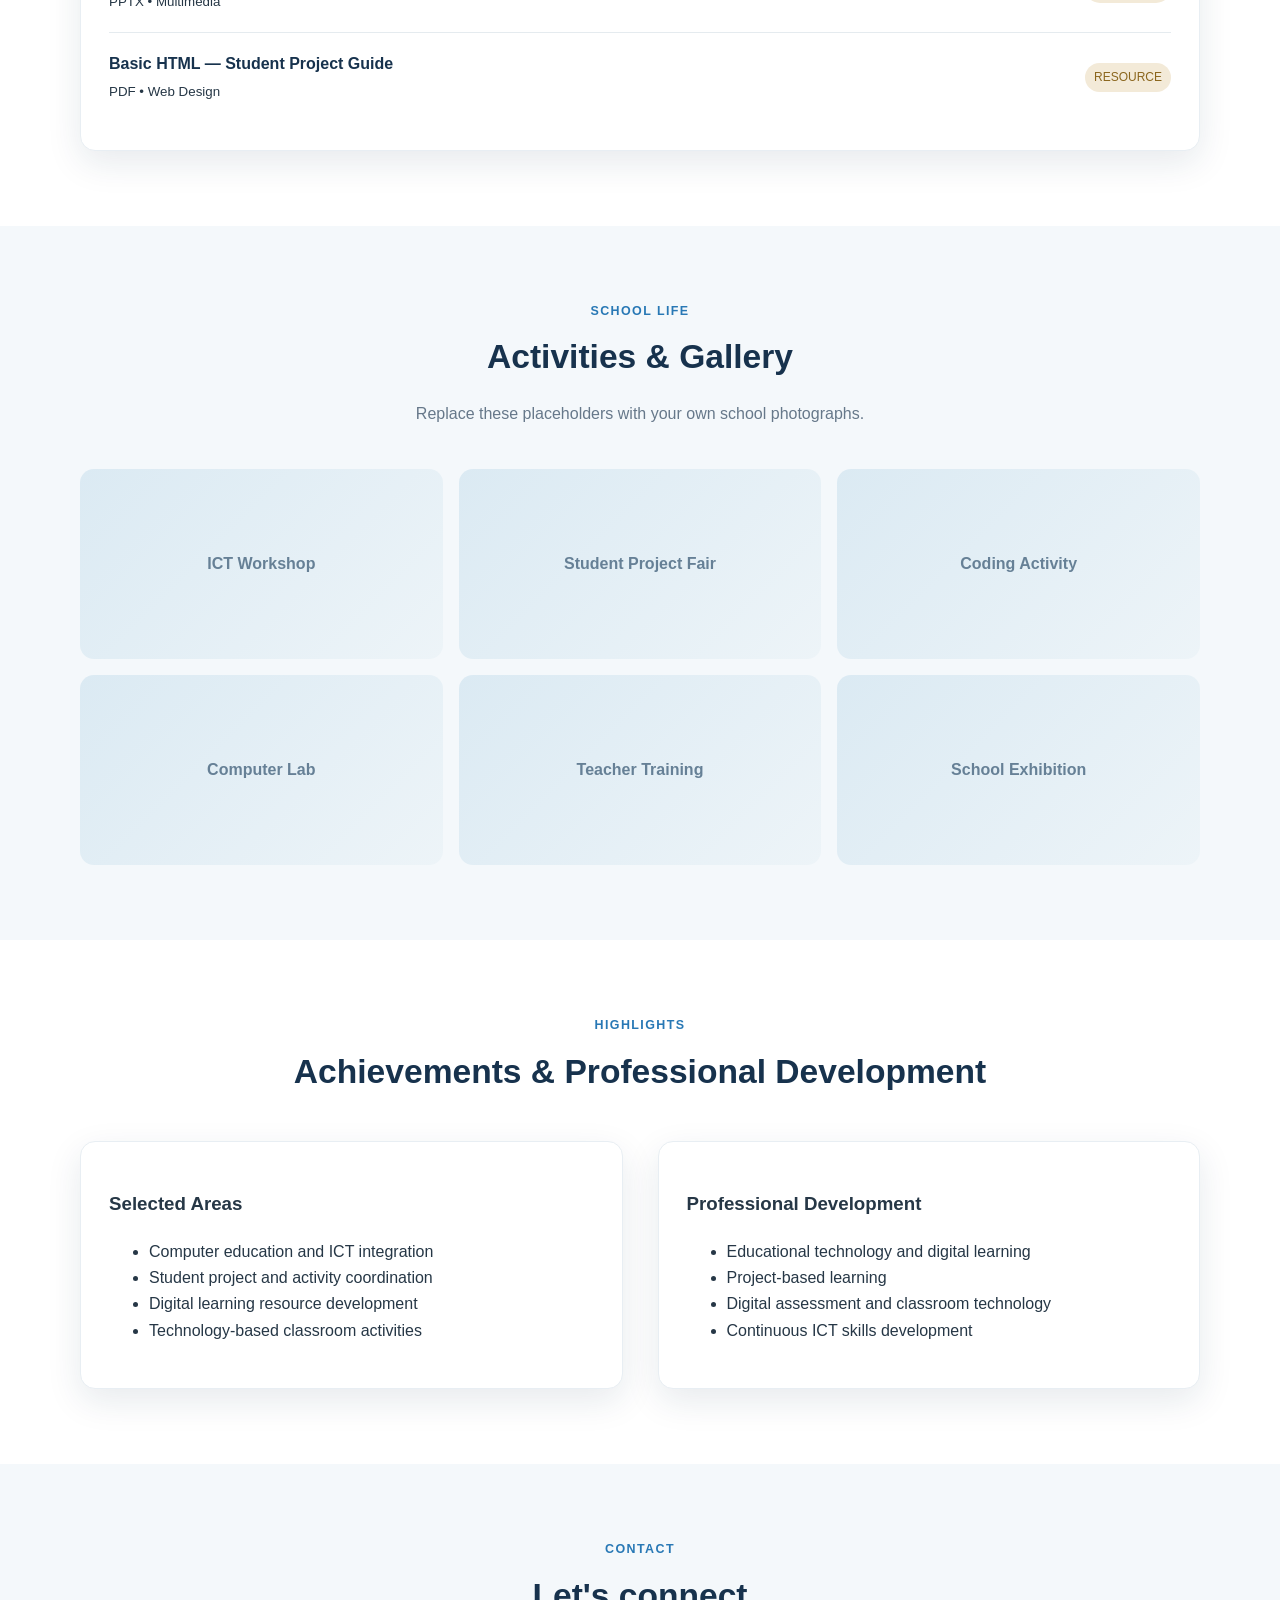
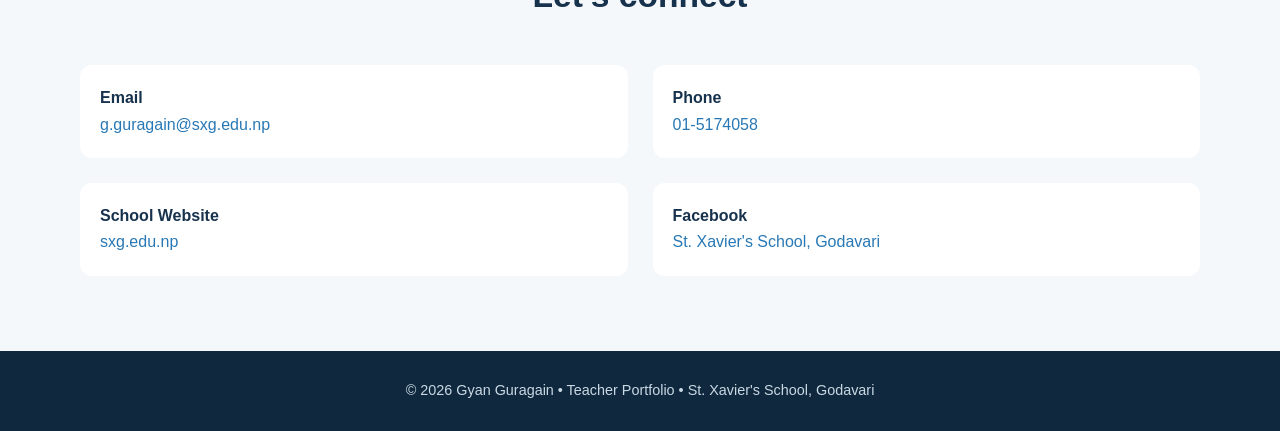
==== commit 930cb87d: "Add files via upload" ====
--- a/index.html
+++ b/index.html
@@ -1,207 +1,119 @@
 <!DOCTYPE html>
 <html lang="en">
 <head>
-    <meta charset="UTF-8">
-    <meta name="viewport" content="width=device-width, initial-scale=1.0">
-    <title>Gyan Guragain - Computer Science Teacher</title>
-    <link rel="stylesheet" href="styles.css">
+<meta charset="UTF-8">
+<meta name="viewport" content="width=device-width, initial-scale=1.0">
+<title>Gyan Guragain | Teacher Portfolio</title>
+<meta name="description" content="Professional teacher portfolio of Gyan Guragain, Computer Science teacher at St. Xavier's School, Godavari.">
+<style>
+:root{--navy:#17324d;--blue:#2878b5;--light:#f4f8fb;--gold:#e6a93a;--text:#263746;--muted:#66788a;--white:#fff;--shadow:0 12px 35px rgba(23,50,77,.10)}
+*{box-sizing:border-box;scroll-behavior:smooth}
+body{margin:0;font-family:Inter,Segoe UI,Arial,sans-serif;color:var(--text);line-height:1.65}
+a{text-decoration:none;color:inherit}
+nav{position:sticky;top:0;z-index:10;background:rgba(255,255,255,.96);backdrop-filter:blur(10px);box-shadow:0 2px 16px rgba(0,0,0,.06)}
+.navwrap{max-width:1120px;margin:auto;display:flex;align-items:center;justify-content:space-between;padding:15px 22px}
+.logo{font-weight:800;color:var(--navy);font-size:1.25rem}.logo span{color:var(--blue)}
+.links{display:flex;gap:22px;font-size:.92rem;color:#506274}.links a:hover{color:var(--blue)}
+.hero{background:linear-gradient(135deg,#17324d,#245f8d 65%,#3488bd);color:#fff;padding:85px 22px}
+.hero-inner{max-width:1120px;margin:auto;display:grid;grid-template-columns:1.25fr .75fr;gap:55px;align-items:center}
+.badge{display:inline-block;background:rgba(255,255,255,.14);padding:7px 14px;border-radius:30px;font-size:.82rem}
+h1{font-size:clamp(2.5rem,6vw,4.8rem);line-height:1.05;margin:18px 0}
+.hero p{font-size:1.12rem;max-width:650px;color:#e8f2f8}
+.buttons{display:flex;gap:12px;margin-top:28px;flex-wrap:wrap}.btn{padding:12px 19px;border-radius:8px;font-weight:700}.primary{background:#fff;color:var(--navy)}.outline{border:1px solid rgba(255,255,255,.5)}
+.profile{display:flex;justify-content:center}.portrait{width:270px;height:310px;border-radius:28px;background:linear-gradient(160deg,#e9f2f7,#c9dce8);display:flex;align-items:center;justify-content:center;color:#567084;font-size:5rem;font-weight:800;box-shadow:0 20px 50px rgba(0,0,0,.2)}
+section{padding:75px 22px}.container{max-width:1120px;margin:auto}.section-title{text-align:center;margin-bottom:42px}.eyebrow{color:var(--blue);font-weight:800;text-transform:uppercase;letter-spacing:1.4px;font-size:.78rem}.section-title h2{font-size:2.1rem;color:var(--navy);margin:8px 0}.section-title p{color:var(--muted)}
+.grid2{display:grid;grid-template-columns:1fr 1fr;gap:35px}.card{background:#fff;border-radius:15px;padding:28px;box-shadow:var(--shadow);border:1px solid #e8eef3}
+.about{background:var(--light)}.facts{display:grid;grid-template-columns:repeat(2,1fr);gap:14px}.fact{padding:18px;background:#fff;border-radius:12px}.fact b{display:block;color:var(--navy)}.fact span{font-size:.88rem;color:var(--muted)}
+.timeline{border-left:3px solid #dce9f2;padding-left:25px}.item{position:relative;margin-bottom:30px}.item:before{content:"";position:absolute;left:-34px;top:7px;width:12px;height:12px;border-radius:50%;background:var(--blue);border:4px solid #e7f1f8}.item h3{margin:0;color:var(--navy)}.date{color:var(--blue);font-weight:700;font-size:.86rem}
+.skills{display:flex;flex-wrap:wrap;gap:10px}.skill{background:#eaf4fa;color:#24638e;padding:8px 13px;border-radius:25px;font-size:.9rem}
+.stats{display:grid;grid-template-columns:repeat(4,1fr);gap:15px}.stat{text-align:center;background:var(--navy);color:#fff;border-radius:14px;padding:25px}.stat strong{font-size:2rem;display:block}.stat span{font-size:.82rem;color:#d8e6ef}
+.resource{display:flex;justify-content:space-between;align-items:center;gap:15px;padding:18px 0;border-bottom:1px solid #e5ebef}.resource:last-child{border:0}.resource h3{margin:0;color:var(--navy);font-size:1rem}.tag{font-size:.75rem;background:#f3ead8;color:#8b661d;padding:5px 9px;border-radius:15px}
+.gallery{display:grid;grid-template-columns:repeat(3,1fr);gap:16px}.photo{height:190px;border-radius:14px;background:linear-gradient(135deg,#dbeaf3,#edf4f8);display:flex;align-items:center;justify-content:center;color:#668096;font-weight:700}
+.contact{background:var(--light)}.contactbox{display:grid;grid-template-columns:1fr 1fr;gap:25px}.contact-item{background:#fff;padding:20px;border-radius:12px}.contact-item b{display:block;color:var(--navy)}.contact-item a{color:var(--blue)}
+footer{background:#10283d;color:#c9d9e4;text-align:center;padding:28px 20px;font-size:.9rem}
+@media(max-width:800px){.hero-inner,.grid2,.contactbox{grid-template-columns:1fr}.profile{order:-1}.portrait{width:190px;height:210px;font-size:3.5rem}.links{display:none}.stats{grid-template-columns:repeat(2,1fr)}.gallery{grid-template-columns:1fr 1fr}}
+@media(max-width:500px){section{padding:55px 17px}.stats,.gallery,.facts{grid-template-columns:1fr}.hero{padding:60px 17px}}
+</style>
 </head>
 <body>
-    <!-- Navigation -->
-    <nav class="navbar">
-        <div class="nav-container">
-            <div class="logo"><a href="index.html">Gyan Guragain</a></div>
-            <ul class="nav-menu">
-                <li><a href="index.html" class="active">Home</a></li>
-                <li><a href="about.html">About</a></li>
-                <li><a href="courses.html">Courses</a></li>
-                <li><a href="blog.html">Blog</a></li>
-                <li><a href="#contact">Contact</a></li>
-            </ul>
-        </div>
-    </nav>
+<nav><div class="navwrap">
+<a class="logo" href="#home">GG<span>•</span> Portfolio</a>
+<div class="links"><a href="#about">About</a><a href="#experience">Experience</a><a href="#skills">Skills</a><a href="#resources">Resources</a><a href="#gallery">Gallery</a><a href="#contact">Contact</a></div>
+</div></nav>
 
-    <!-- Hero Section -->
-    <section class="hero">
-        <div class="hero-content">
-            <h1>Welcome to My Teaching Platform</h1>
-            <p>Computer Science Teacher | Educator | Mentor</p>
-            <p class="tagline">St. Xavier's School, Godavari, Lalitpur, Nepal</p>
-            <a href="courses.html" class="cta-button">Explore My Courses</a>
-        </div>
-    </section>
+<header class="hero" id="home"><div class="hero-inner">
+<div>
+<span class="badge">TEACHER • EDUCATOR • MENTOR</span>
+<h1>Gyan Guragain</h1>
+<p>Computer Science and ICT educator passionate about helping students learn technology through creativity, collaboration, practical projects, and purposeful digital learning.</p>
+<div class="buttons"><a class="btn primary" href="#about">Explore My Portfolio</a><a class="btn outline" href="#contact">Get in Touch</a></div>
+</div>
+<div class="profile"><div class="portrait">GG</div></div>
+</div></header>
 
-    <!-- Introduction Section -->
-    <section class="intro">
-        <div class="container">
-            <h2>Welcome</h2>
-            <p>
-                I am Gyan Guragain, a dedicated Computer Science educator committed to fostering problem-solving skills
-                and technological literacy. At St. Xavier's School, Godavari, I strive to create an engaging learning environment
-                where every student can develop a strong foundation in computer science and technology.
-            </p>
-            <p>
-                My teaching philosophy emphasizes hands-on learning, practical applications, and developing critical thinking skills
-                through programming and computational thinking.
-            </p>
-        </div>
-    </section>
+<section id="about" class="about"><div class="container">
+<div class="section-title"><div class="eyebrow">About Me</div><h2>Teaching with purpose</h2><p>A professional sample profile prepared for Gyan Guragain.</p></div>
+<div class="grid2"><div class="card">
+<p>I am <b>Gyan Guragain</b>, an educator associated with <b>St. Xavier's School, Godavari</b>. I am passionate about computer education and about creating learning experiences that encourage curiosity, problem-solving, collaboration, and responsible use of technology.</p>
+<p>My teaching approach focuses on clear concepts, practical activities, digital skills, and helping students become confident independent learners.</p>
+</div><div class="facts">
+<div class="fact"><b>School</b><span>St. Xavier's School, Godavari</span></div>
+<div class="fact"><b>Area</b><span>Computer Science & ICT</span></div>
+<div class="fact"><b>Portfolio</b><span>Teacher • Educator • Mentor</span></div>
+<div class="fact"><b>Website</b><span>sxg.edu.np</span></div>
+</div></div>
+</div></section>
 
-    <!-- Quick Info Cards -->
-    <section class="info-cards">
-        <div class="container">
-            <div class="info-card">
-                <h3>🏫 Current Position</h3>
-                <p><strong>Computer Science Teacher</strong></p>
-                <p class="subtitle">St. Xavier's School, Godavari</p>
-            </div>
-            <div class="info-card">
-                <h3>📍 Location</h3>
-                <p><strong>Godavari, Lalitpur</strong></p>
-                <p class="subtitle">Nepal</p>
-            </div>
-            <div class="info-card">
-                <h3>🎯 Focus</h3>
-                <p><strong>Computer Science Education</strong></p>
-                <p class="subtitle">Programming & Technology</p>
-            </div>
-        </div>
-    </section>
+<section><div class="container"><div class="stats">
+<div class="stat"><strong>ICT</strong><span>Teaching Focus</span></div><div class="stat"><strong>MS</strong><span>Office & Productivity</span></div><div class="stat"><strong>Web</strong><span>Digital Skills</span></div><div class="stat"><strong>∞</strong><span>Learning Mindset</span></div>
+</div></div></section>
 
-    <!-- Featured Courses -->
-    <section class="featured-courses">
-        <div class="container">
-            <h2>Featured Courses</h2>
-            <div class="courses-grid">
-                <article class="course-card">
-                    <div class="course-icon">💻</div>
-                    <h3>Introduction to Programming</h3>
-                    <p>Learn the fundamentals of programming with Python. Perfect for beginners.</p>
-                    <a href="courses.html">View Course →</a>
-                </article>
-                <article class="course-card">
-                    <div class="course-icon">🌐</div>
-                    <h3>Web Development Basics</h3>
-                    <p>Master HTML, CSS, and JavaScript to build modern websites.</p>
-                    <a href="courses.html">View Course →</a>
-                </article>
-                <article class="course-card">
-                    <div class="course-icon">🗄️</div>
-                    <h3>Data Structures & Algorithms</h3>
-                    <p>Understand DSA concepts essential for problem-solving.</p>
-                    <a href="courses.html">View Course →</a>
-                </article>
-            </div>
-        </div>
-    </section>
+<section id="experience"><div class="container">
+<div class="section-title"><div class="eyebrow">Professional Profile</div><h2>Education & Experience</h2></div>
+<div class="grid2"><div class="card"><h3>Educational Qualifications</h3><div class="timeline">
+<div class="item"><div class="date">Qualification</div><h3>Master's / Bachelor's Degree</h3><p>Education and/or Computer Science — details can be customized here.</p></div>
+<div class="item"><div class="date">Professional Learning</div><h3>ICT & Educational Technology</h3><p>Continuous professional development in digital teaching and learning.</p></div>
+</div></div>
+<div class="card"><h3>Teaching Experience</h3><div class="timeline">
+<div class="item"><div class="date">Present</div><h3>Teacher — St. Xavier's School, Godavari</h3><p>Supporting students through computer studies, ICT activities, digital skills, and school technology initiatives.</p></div>
+<div class="item"><div class="date">Earlier Experience</div><h3>Teaching & Educational Activities</h3><p>Classroom instruction, assessment preparation, student projects, and co-curricular technology activities.</p></div>
+</div></div></div>
+</div></section>
 
-    <!-- Latest Blog Posts -->
-    <section class="latest-posts">
-        <div class="container">
-            <h2>Latest Blog Posts</h2>
-            <div class="posts-preview">
-                <article class="post-preview">
-                    <h3><a href="blog.html#post1">Getting Started with Python Programming</a></h3>
-                    <p class="date">Published on June 1, 2026</p>
-                    <p>Learn why Python is the ideal language for beginners and how to start your programming journey...</p>
-                    <a href="blog.html#post1">Read More →</a>
-                </article>
-                <article class="post-preview">
-                    <h3><a href="blog.html#post2">Web Development: From HTML to Interactive Sites</a></h3>
-                    <p class="date">Published on May 28, 2026</p>
-                    <p>Discover how to create dynamic, responsive websites using modern web technologies...</p>
-                    <a href="blog.html#post2">Read More →</a>
-                </article>
-            </div>
-            <a href="blog.html" class="view-all">View All Blog Posts →</a>
-        </div>
-    </section>
+<section id="skills" class="about"><div class="container">
+<div class="section-title"><div class="eyebrow">Expertise</div><h2>Subjects & Skills</h2></div>
+<div class="grid2"><div class="card"><h3>Subjects & Topics</h3><div class="skills"><span class="skill">Computer Fundamentals</span><span class="skill">MS Word</span><span class="skill">MS Excel</span><span class="skill">MS PowerPoint</span><span class="skill">Multimedia</span><span class="skill">Internet & Networking</span><span class="skill">Web Design</span><span class="skill">Digital Citizenship</span></div></div>
+<div class="card"><h3>Professional Skills</h3><div class="skills"><span class="skill">Lesson Planning</span><span class="skill">Project-Based Learning</span><span class="skill">Classroom Management</span><span class="skill">Educational Technology</span><span class="skill">Assessment Design</span><span class="skill">Student Mentoring</span></div></div></div>
+</div></section>
 
-    <!-- Teaching Highlights -->
-    <section class="highlights">
-        <div class="container">
-            <h2>Teaching Philosophy</h2>
-            <div class="highlights-list">
-                <div class="highlight-item">
-                    <div class="highlight-icon">🔍</div>
-                    <div class="highlight-content">
-                        <h3>Practical Learning</h3>
-                        <p>Focus on hands-on projects and real-world applications of computer science concepts.</p>
-                    </div>
-                </div>
-                <div class="highlight-item">
-                    <div class="highlight-icon">💡</div>
-                    <div class="highlight-content">
-                        <h3>Problem-Solving</h3>
-                        <p>Develop critical thinking and computational skills through challenging problems.</p>
-                    </div>
-                </div>
-                <div class="highlight-item">
-                    <div class="highlight-icon">🚀</div>
-                    <div class="highlight-content">
-                        <h3>Innovation</h3>
-                        <p>Encourage creativity and exploration of cutting-edge technologies.</p>
-                    </div>
-                </div>
-                <div class="highlight-item">
-                    <div class="highlight-icon">🤝</div>
-                    <div class="highlight-content">
-                        <h3>Collaboration</h3>
-                        <p>Build teamwork and communication skills essential for tech industry.</p>
-                    </div>
-                </div>
-            </div>
-        </div>
-    </section>
+<section id="resources"><div class="container">
+<div class="section-title"><div class="eyebrow">For Students</div><h2>Teaching Resources</h2><p>Resources can be linked here when you add your own files.</p></div>
+<div class="card">
+<div class="resource"><div><h3>Grade 6 Computer — Revision Notes</h3><small>PDF • Computer Fundamentals</small></div><span class="tag">RESOURCE</span></div>
+<div class="resource"><div><h3>MS Word — Practice Worksheet</h3><small>DOCX • Word Processing</small></div><span class="tag">RESOURCE</span></div>
+<div class="resource"><div><h3>PowerPoint — Presentation Activity</h3><small>PPTX • Multimedia</small></div><span class="tag">RESOURCE</span></div>
+<div class="resource"><div><h3>Basic HTML — Student Project Guide</h3><small>PDF • Web Design</small></div><span class="tag">RESOURCE</span></div>
+</div></div></section>
 
-    <!-- School Information -->
-    <section class="school-info">
-        <div class="container">
-            <h2>About St. Xavier's School</h2>
-            <p>
-              Xavier’s School, Godavari is a school under the management of the Nepal Jesuit Society.
-                Nepal Jesuit Society is the Nepal branch of the Society of Jesus, an international Catholic Religious Order.
-            The Society of Jesus was founded in Europe by St. Ignatius of Loyola in 1540. Members of the Society of Jesus popularly known as the Jesuits,
-                have been active in the field of education and other fields of service worldwide since its origin.           
-            </p>
-            <p>
-                In the Computer Science department, we emphasize practical skills, logical thinking, and preparation
-                for careers in technology and software development.
-            </p>
-        </div>
-    </section>
+<section id="gallery" class="about"><div class="container">
+<div class="section-title"><div class="eyebrow">School Life</div><h2>Activities & Gallery</h2><p>Replace these placeholders with your own school photographs.</p></div>
+<div class="gallery"><div class="photo">ICT Workshop</div><div class="photo">Student Project Fair</div><div class="photo">Coding Activity</div><div class="photo">Computer Lab</div><div class="photo">Teacher Training</div><div class="photo">School Exhibition</div></div>
+</div></section>
 
-    <!-- Contact Section -->
-    <section class="contact" id="contact">
-        <div class="container">
-            <h2>Get In Touch</h2>
-            <p>Have questions about courses or want to discuss computer science education? Feel free to reach out.</p>
-            <div class="contact-info">
-                <div class="contact-item">
-                    <h3>📍 School</h3>
-                    <p>St. Xavier's School<br>Godavari, Lalitpur<br>Nepal</p>
-                </div>
-                <div class="contact-item">
-                    <h3>📧 Email</h3>
-                    <p><a href="mailto:g.guragain@sxg.edu.np">g.guragain@sxg.edu.np</a></p>
-                </div>
-                <div class="contact-item">
-                    <h3>🔗 Connect</h3>
-                    <p>
-                        <a href="https://github.com/agyangg" target="_blank">GitHub</a> | 
-                        <a href="https://linkedin.com/in/gyan-guragain" target="_blank">LinkedIn</a>
-                    </p>
-                </div>
-            </div>
-        </div>
-    </section>
+<section><div class="container"><div class="section-title"><div class="eyebrow">Highlights</div><h2>Achievements & Professional Development</h2></div>
+<div class="grid2"><div class="card"><h3>Selected Areas</h3><ul><li>Computer education and ICT integration</li><li>Student project and activity coordination</li><li>Digital learning resource development</li><li>Technology-based classroom activities</li></ul></div>
+<div class="card"><h3>Professional Development</h3><ul><li>Educational technology and digital learning</li><li>Project-based learning</li><li>Digital assessment and classroom technology</li><li>Continuous ICT skills development</li></ul></div></div>
+</div></section>
 
-    <!-- Footer -->
-    <footer class="footer">
-        <div class="container">
-            <p>&copy; 2026 Gyan Guragain. All rights reserved.</p>
-            <p>Computer Science Teacher at St. Xavier's School, Godavari, Lalitpur, Nepal</p>
-        </div>
-    </footer>
-</body>
-</html>
+<section id="contact" class="contact"><div class="container">
+<div class="section-title"><div class="eyebrow">Contact</div><h2>Let's connect</h2></div>
+<div class="contactbox">
+<div class="contact-item"><b>Email</b><a href="mailto:g.guragain@sxg.edu.np">g.guragain@sxg.edu.np</a></div>
+<div class="contact-item"><b>Phone</b><a href="tel:015174058">01-5174058</a></div>
+<div class="contact-item"><b>School Website</b><a href="https://sxg.edu.np" target="_blank">sxg.edu.np</a></div>
+<div class="contact-item"><b>Facebook</b><a href="https://www.facebook.com/stxaviersgodavari" target="_blank">St. Xavier's School, Godavari</a></div>
+</div>
+</div></section>
+
+<footer>© 2026 Gyan Guragain • Teacher Portfolio • St. Xavier's School, Godavari</footer>
+</body></html>
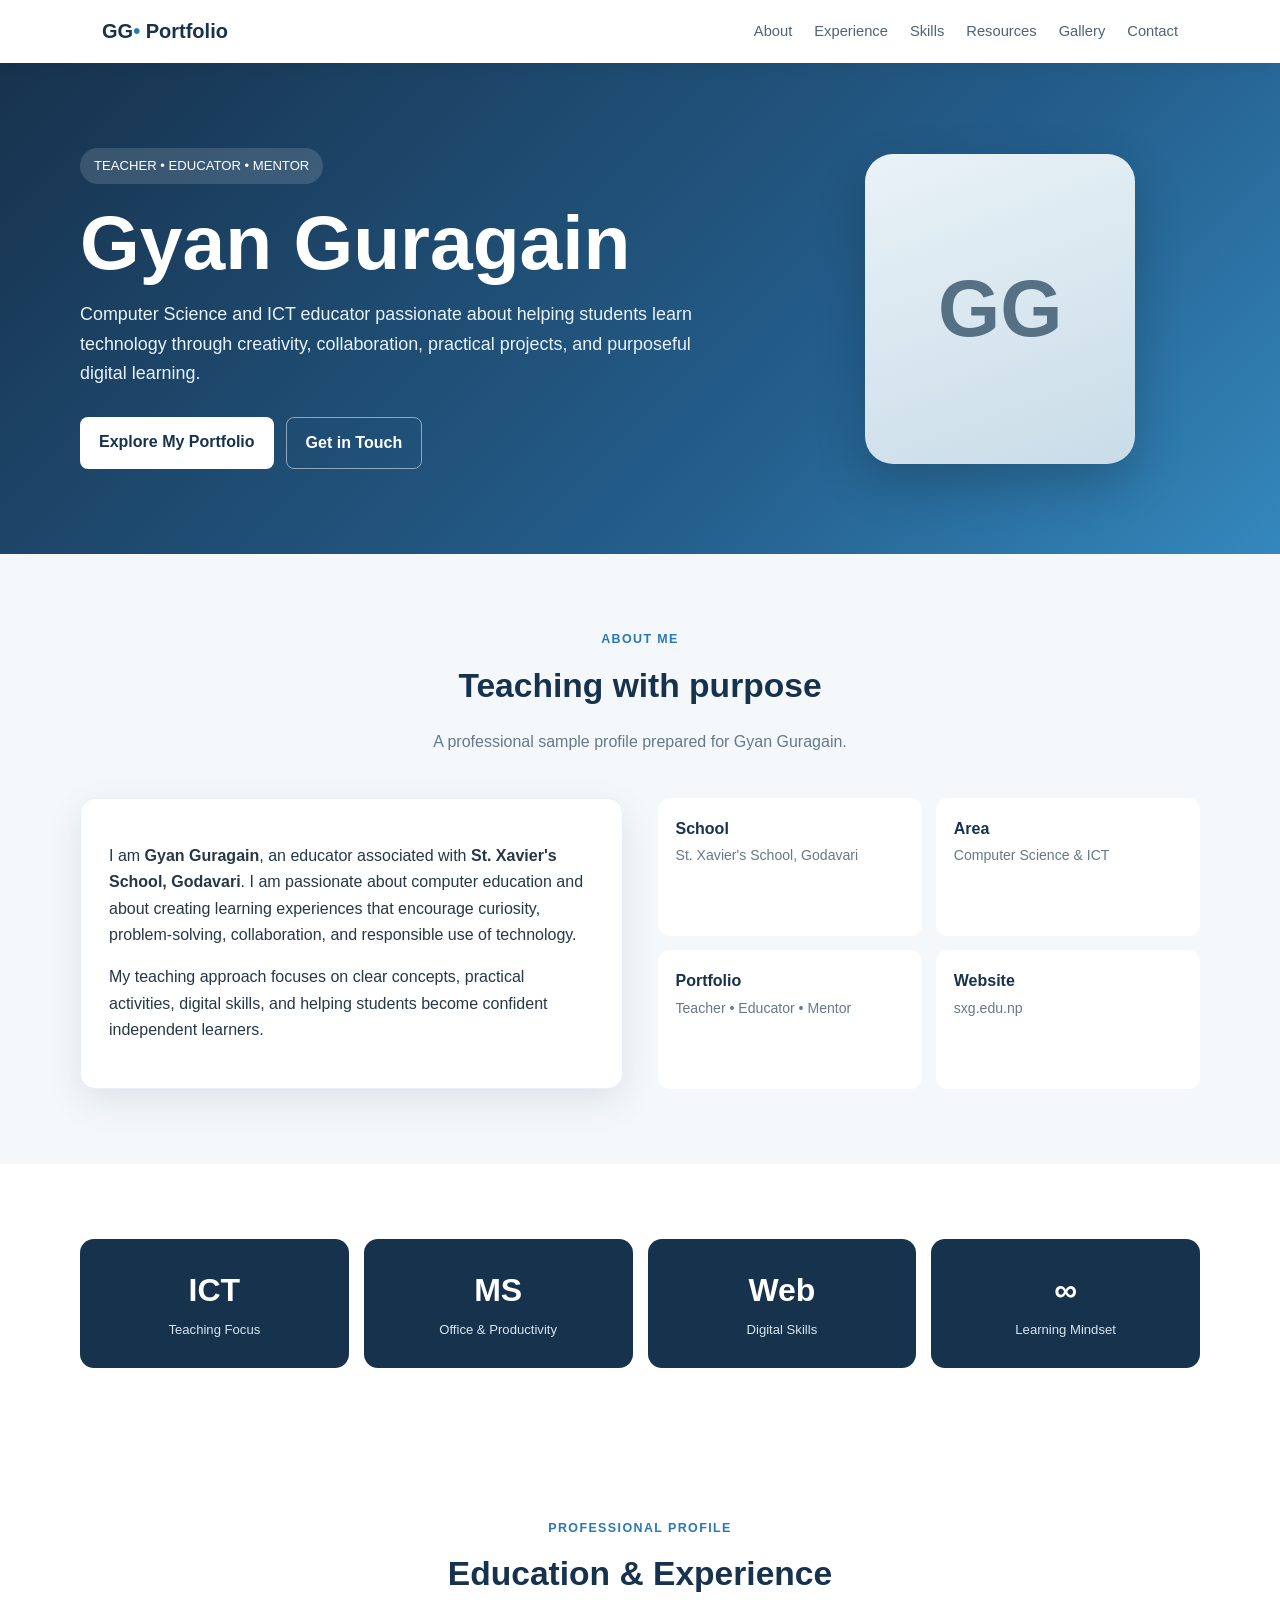
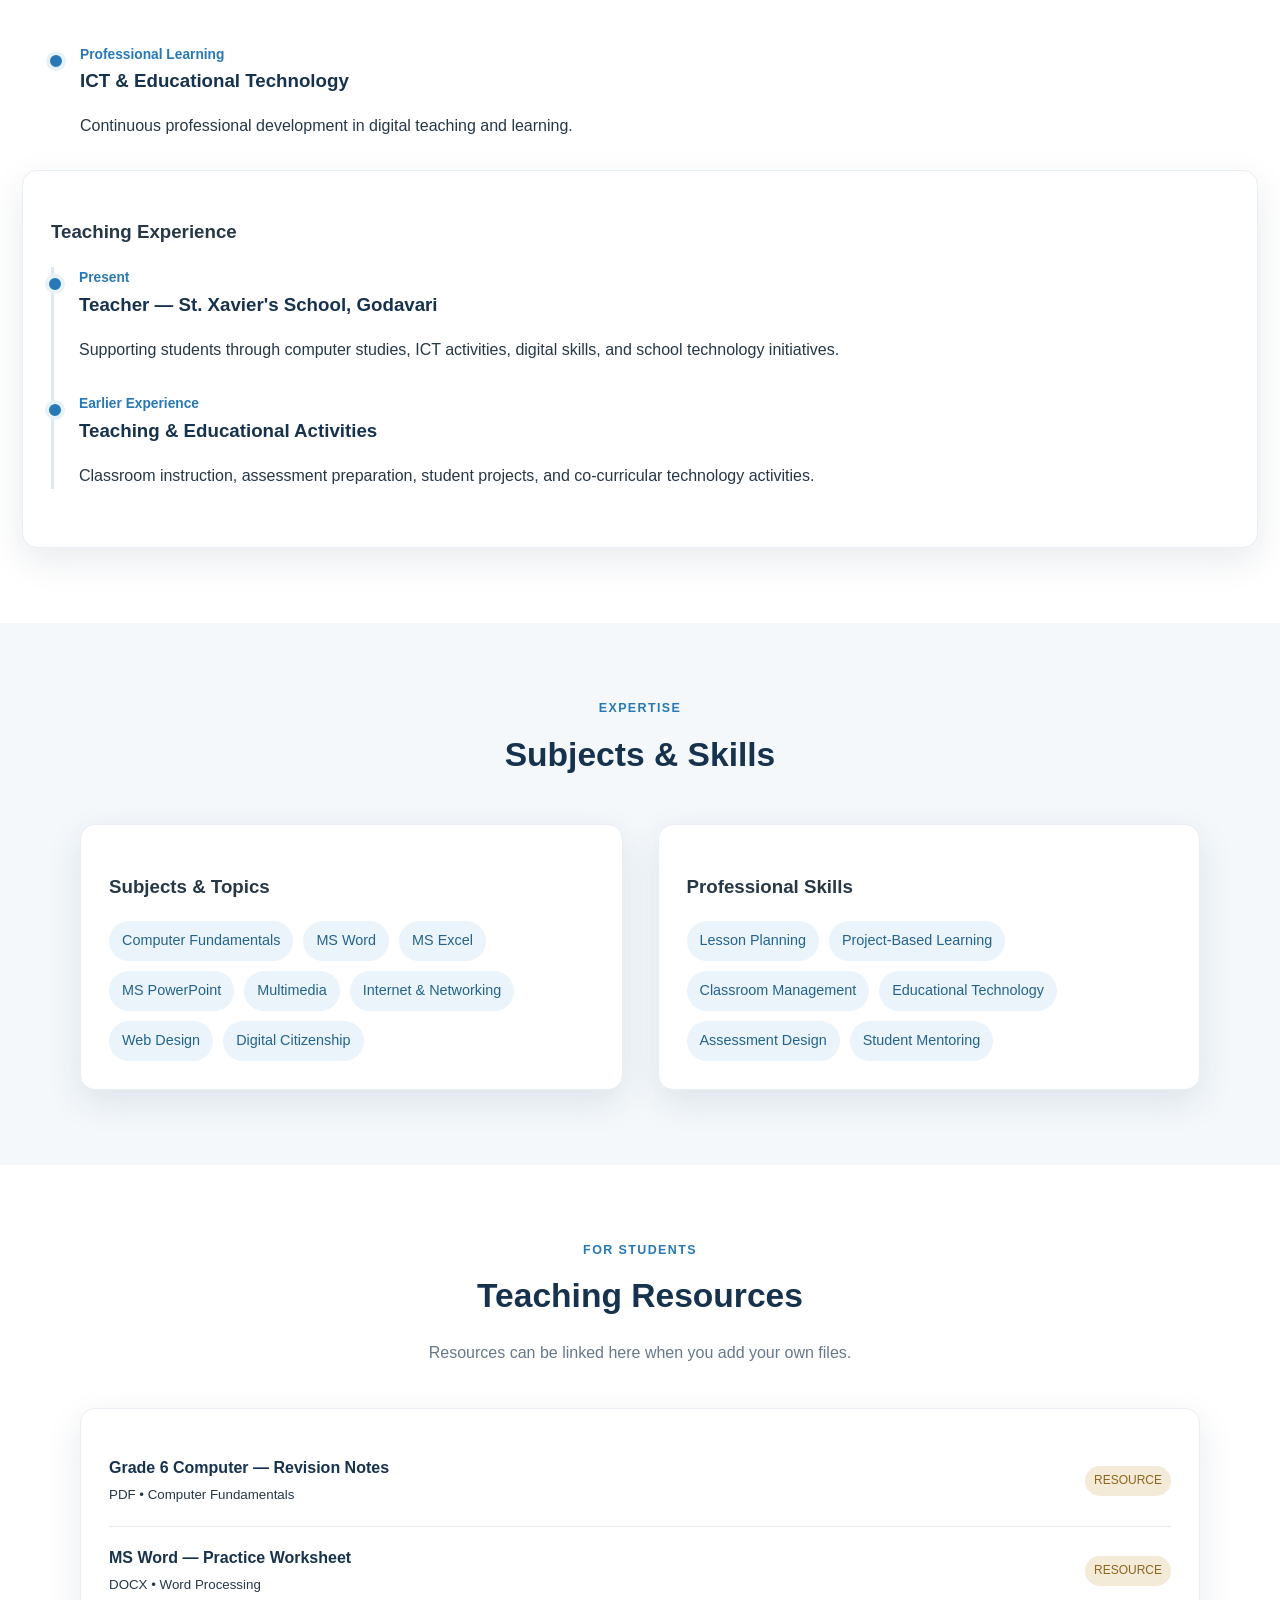
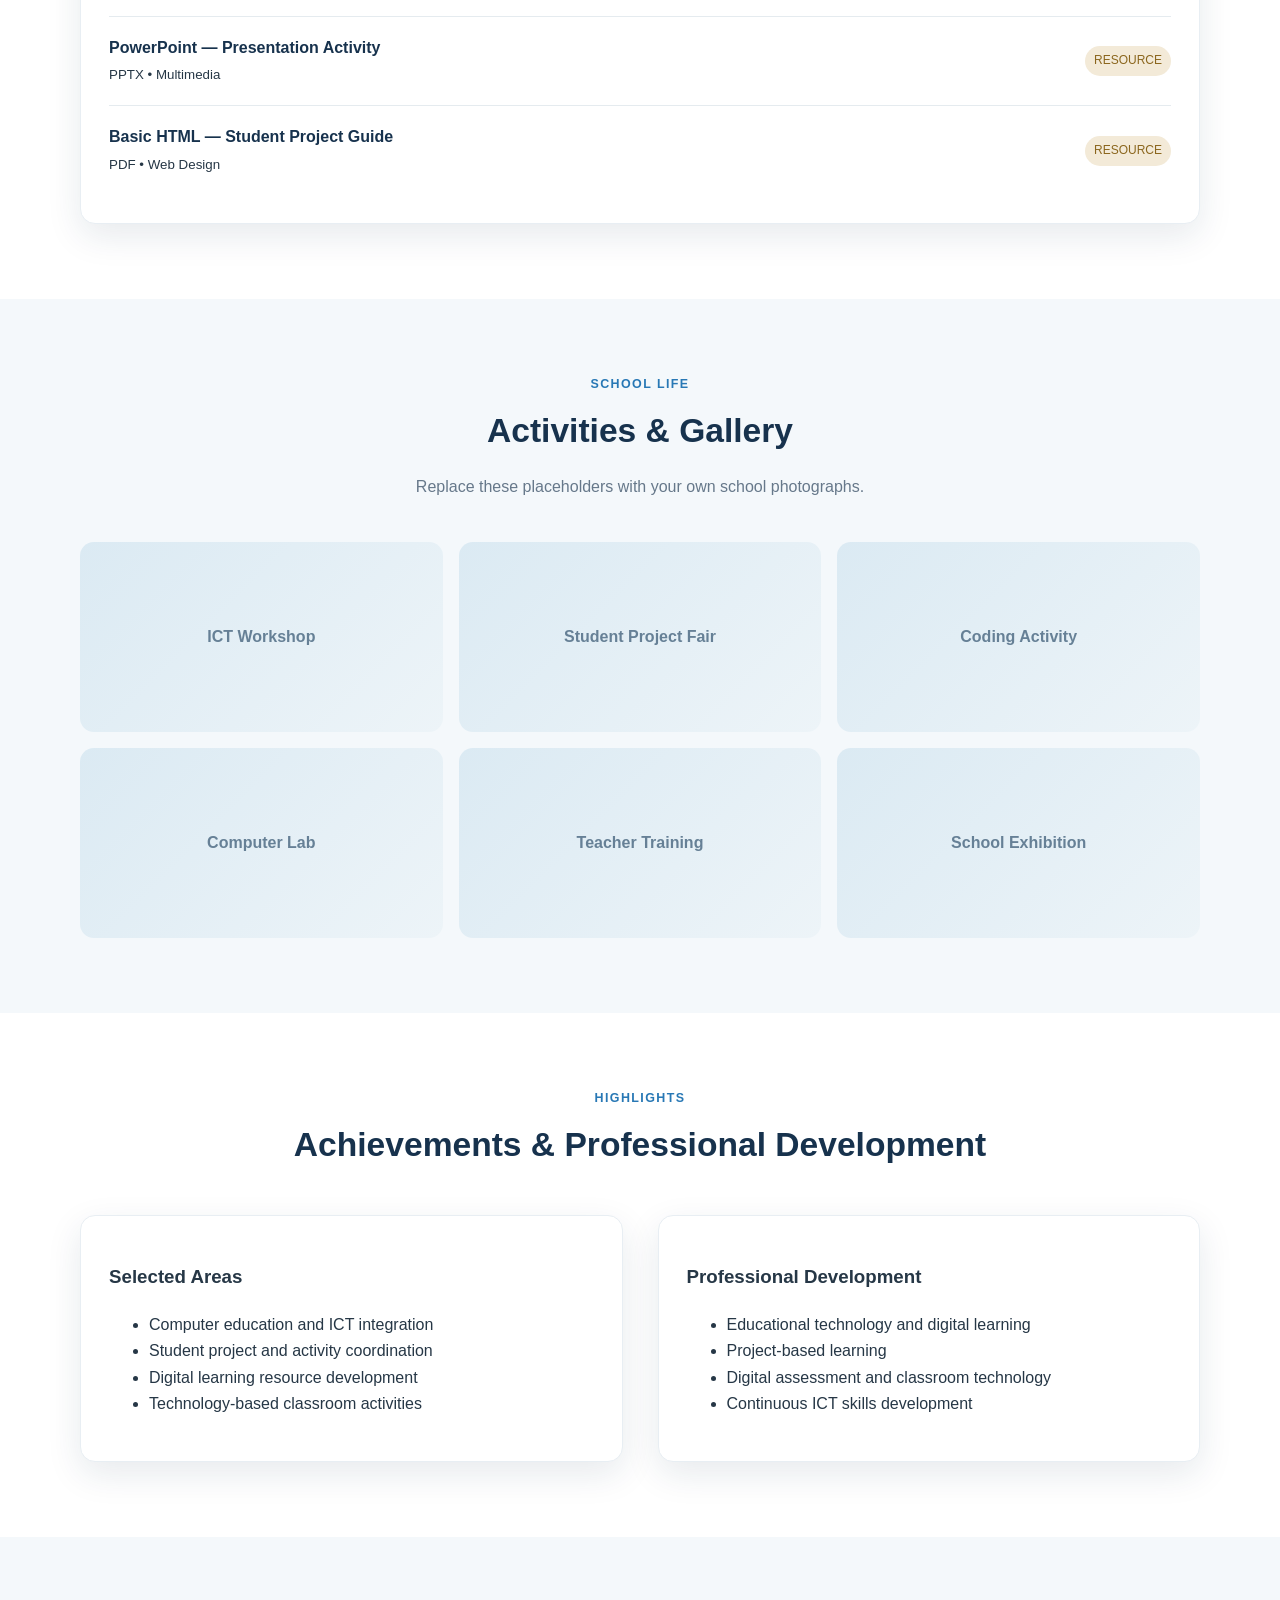
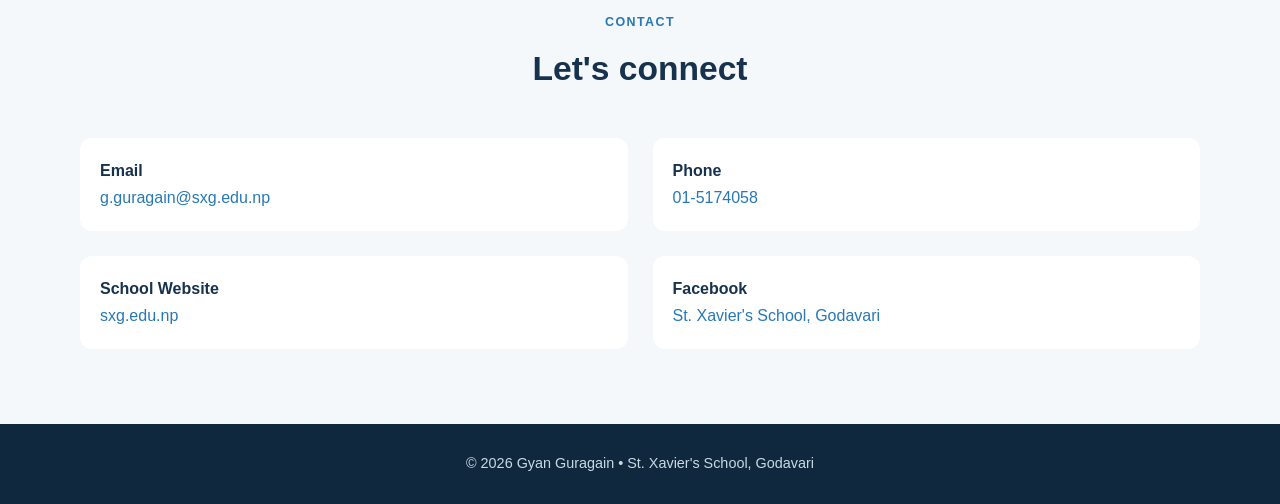
==== commit a72fdcfd: "Update index.html" ====
--- a/index.html
+++ b/index.html
@@ -70,8 +70,6 @@
 
 <section id="experience"><div class="container">
 <div class="section-title"><div class="eyebrow">Professional Profile</div><h2>Education & Experience</h2></div>
-<div class="grid2"><div class="card"><h3>Educational Qualifications</h3><div class="timeline">
-<div class="item"><div class="date">Qualification</div><h3>Master's / Bachelor's Degree</h3><p>Education and/or Computer Science — details can be customized here.</p></div>
 <div class="item"><div class="date">Professional Learning</div><h3>ICT & Educational Technology</h3><p>Continuous professional development in digital teaching and learning.</p></div>
 </div></div>
 <div class="card"><h3>Teaching Experience</h3><div class="timeline">
@@ -115,5 +113,5 @@
 </div>
 </div></section>
 
-<footer>© 2026 Gyan Guragain • Teacher Portfolio • St. Xavier's School, Godavari</footer>
-</body></html>+<footer>© 2026 Gyan Guragain • St. Xavier's School, Godavari</footer>
+</body></html>
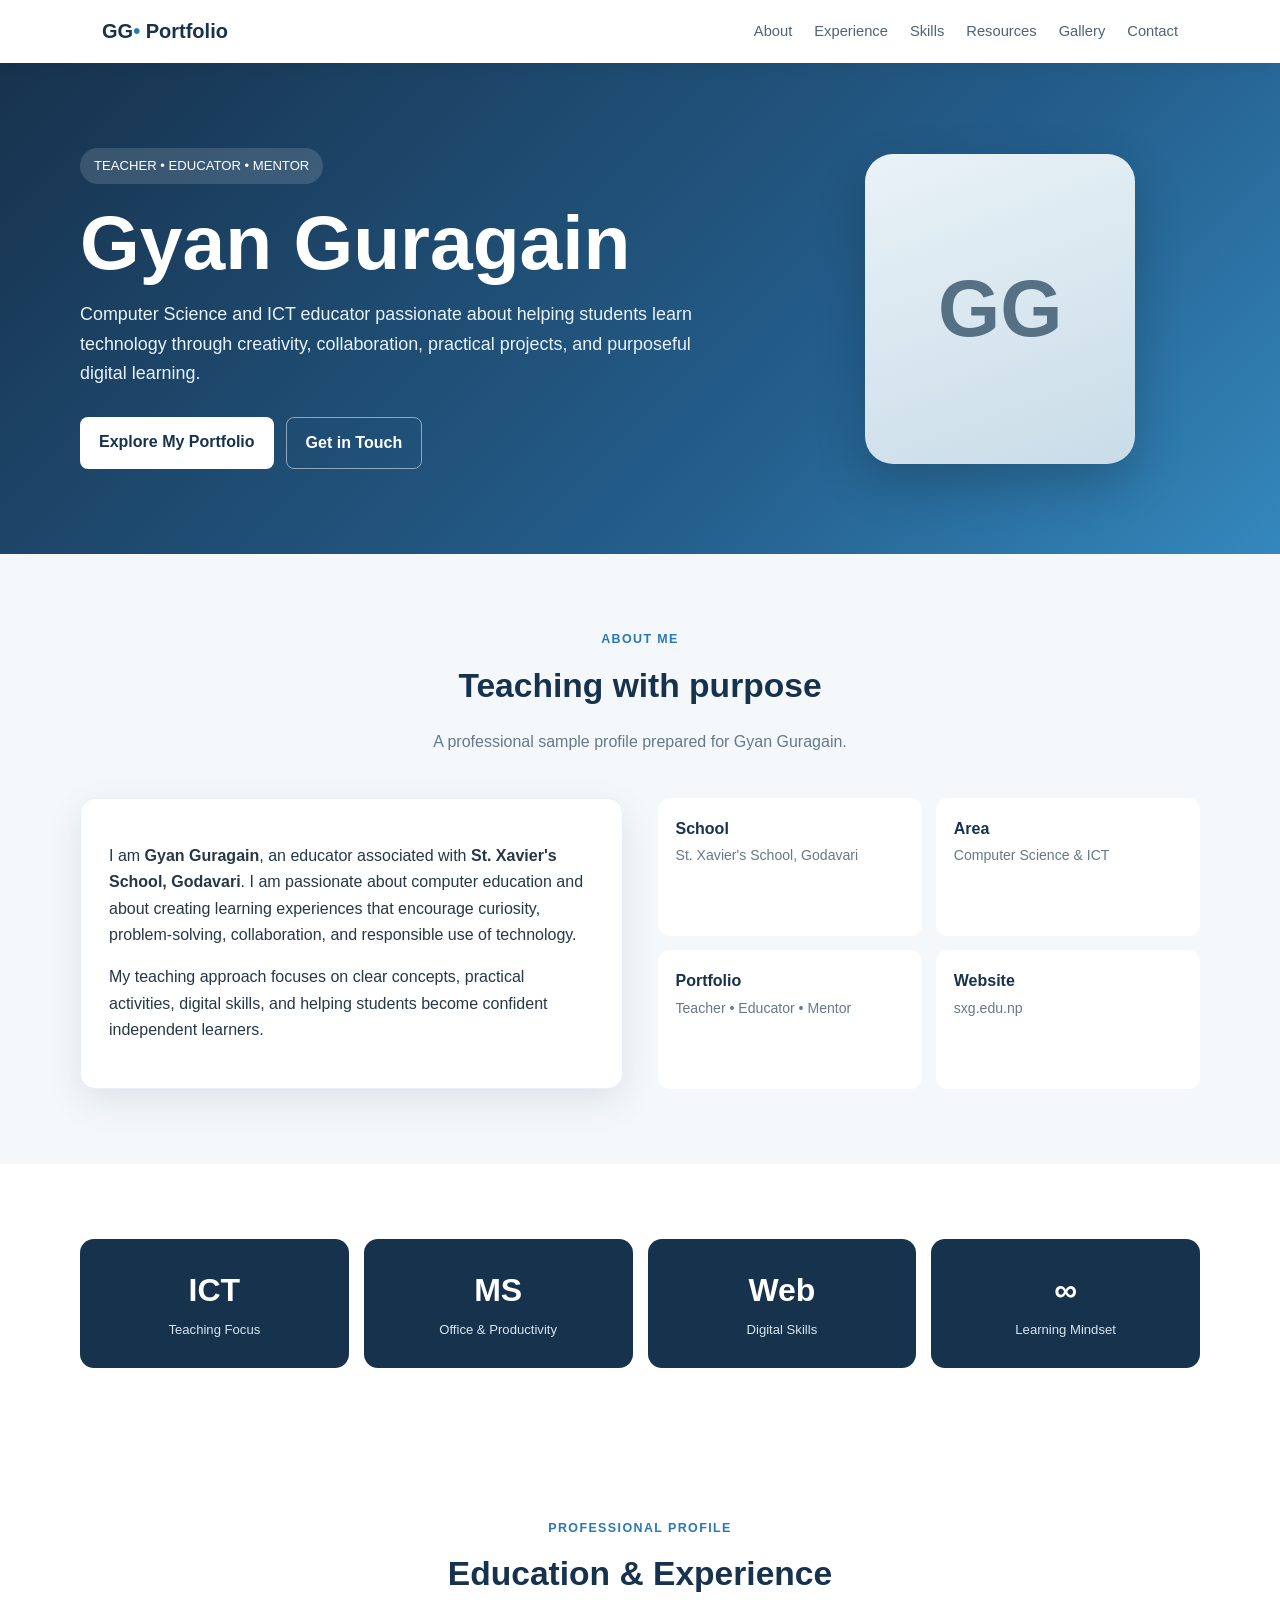
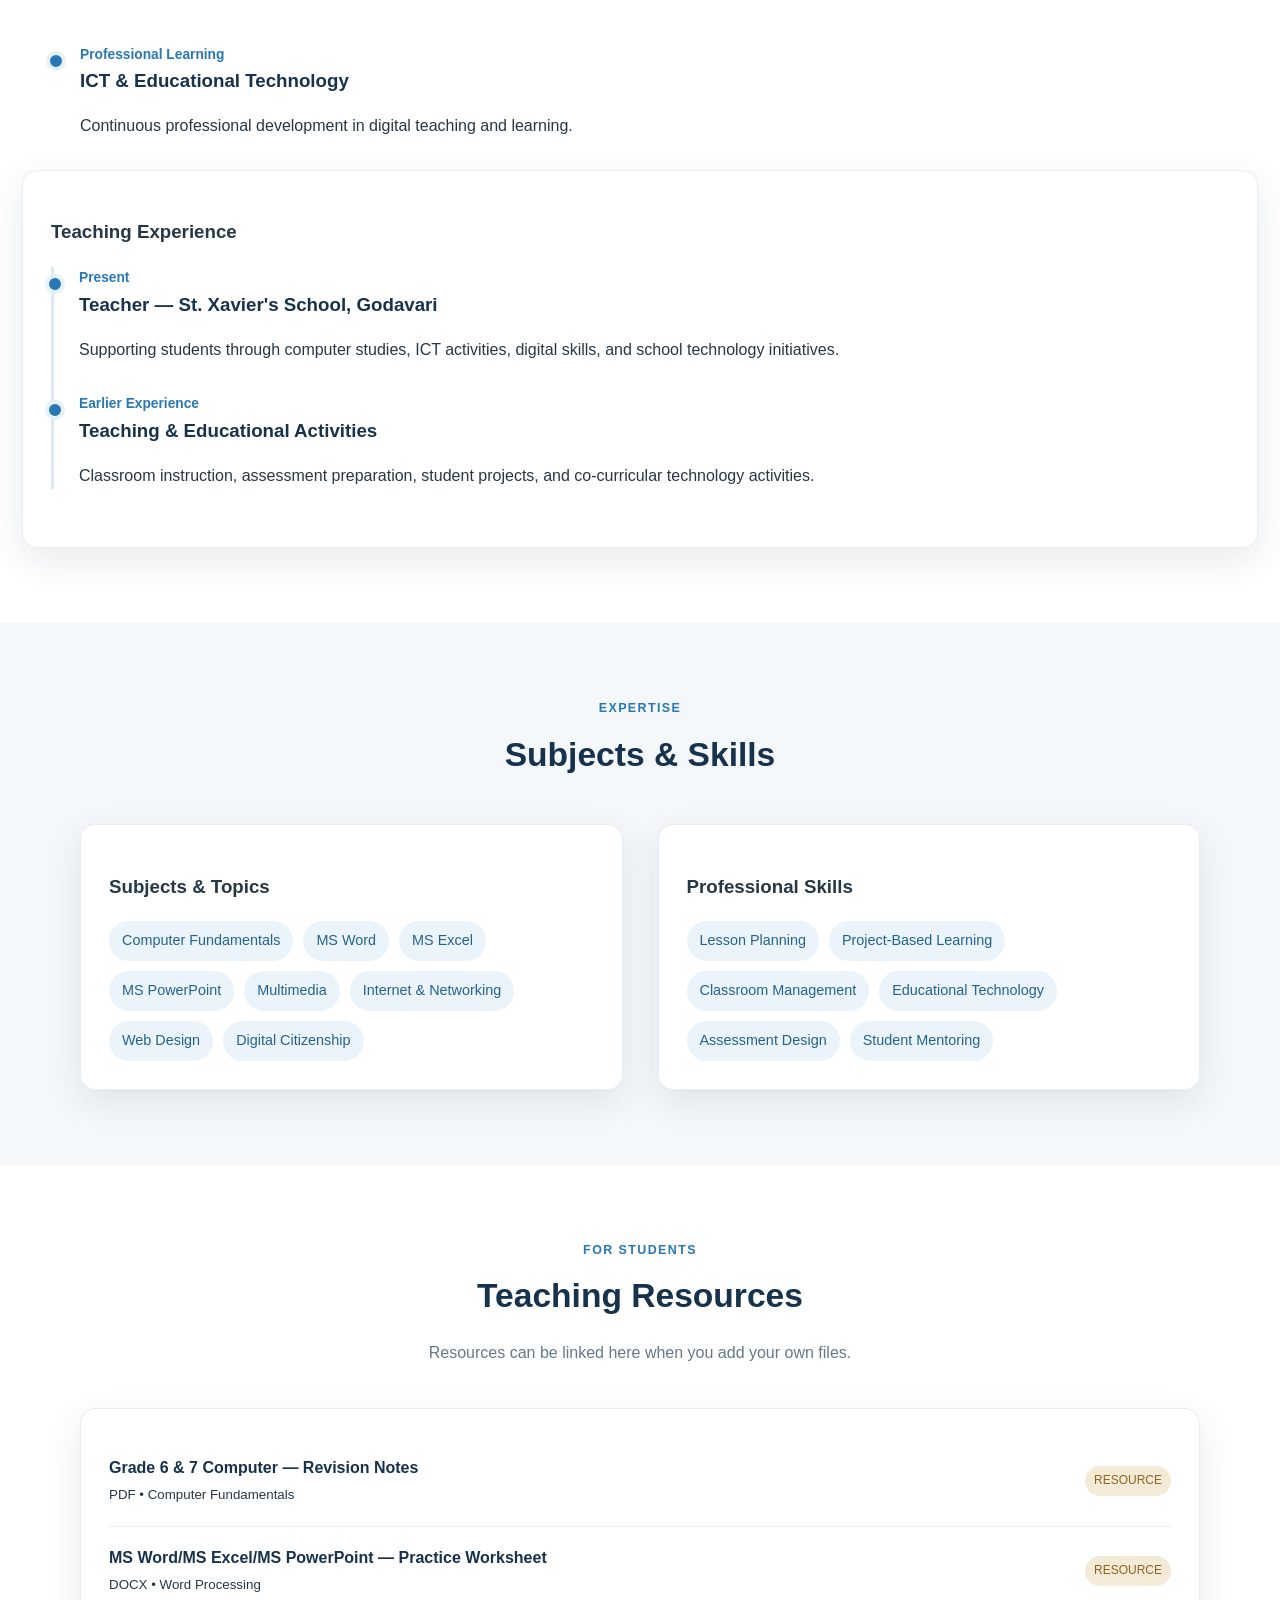
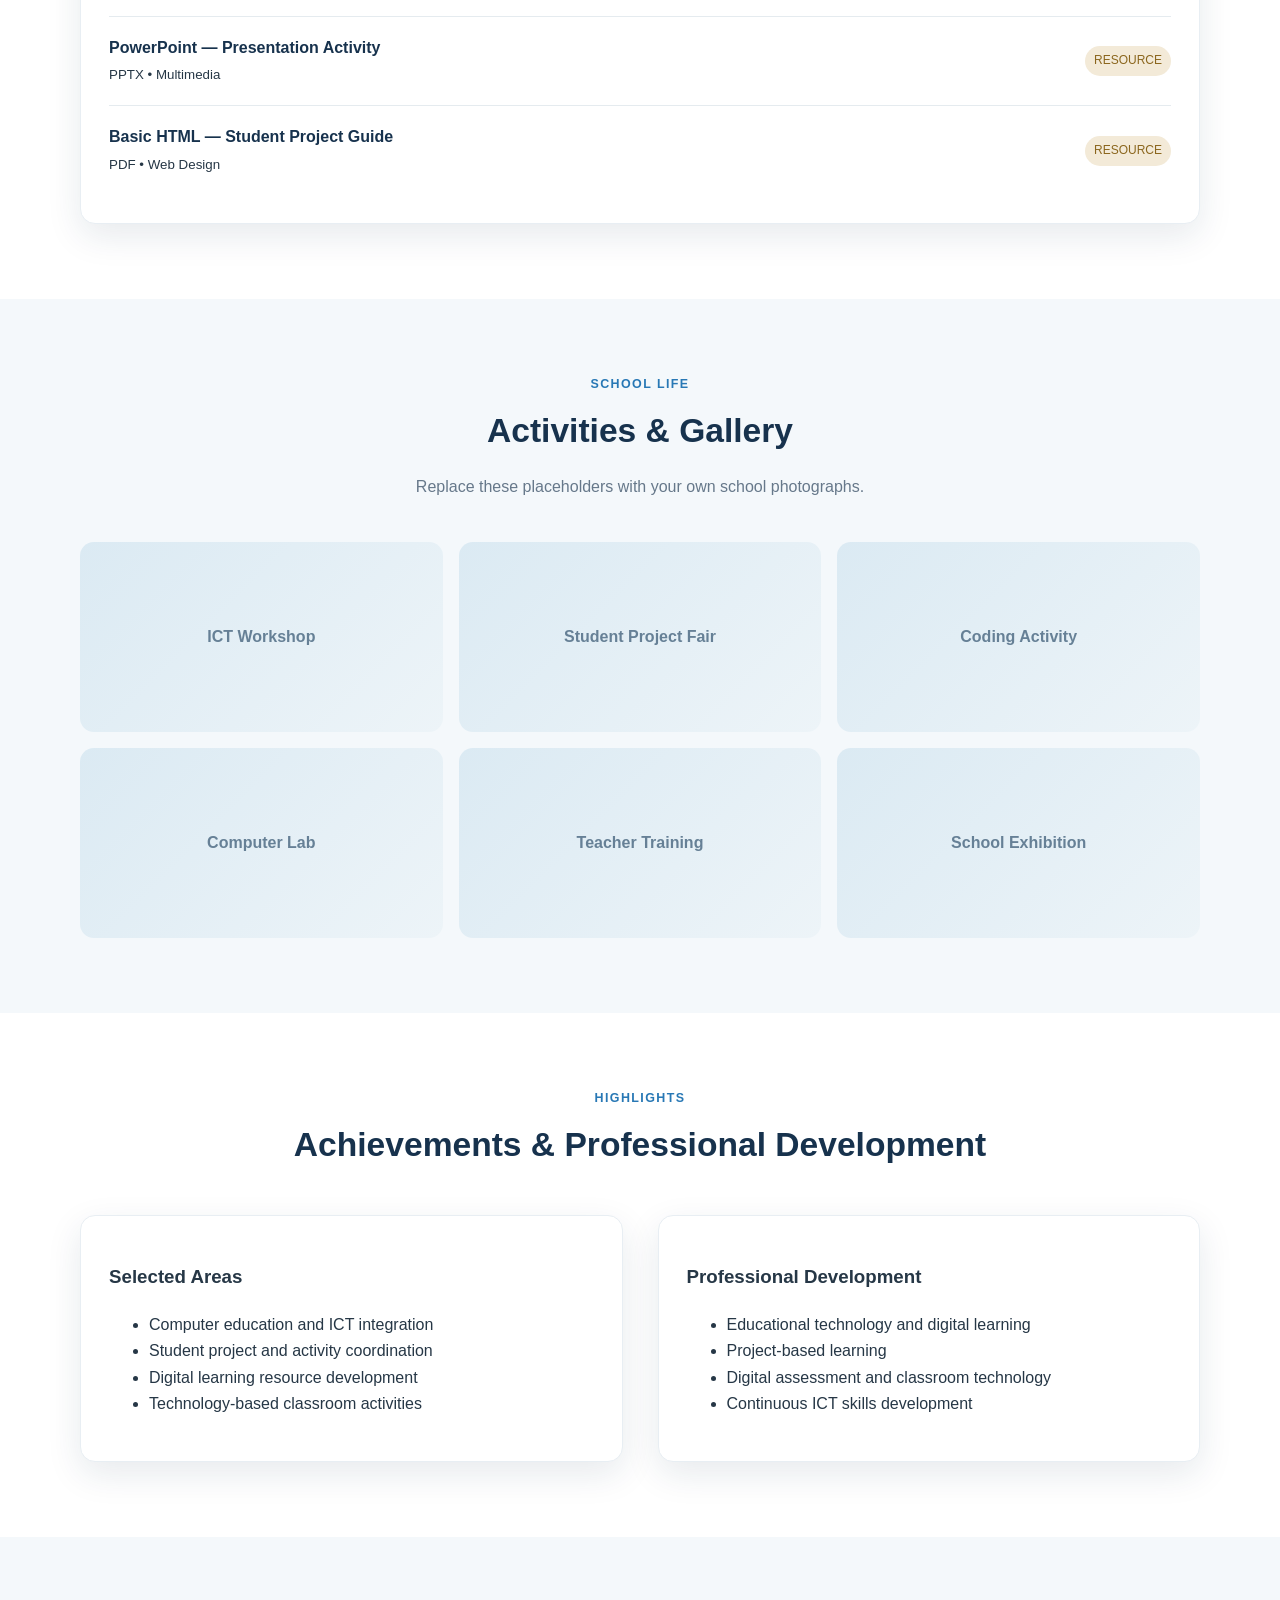
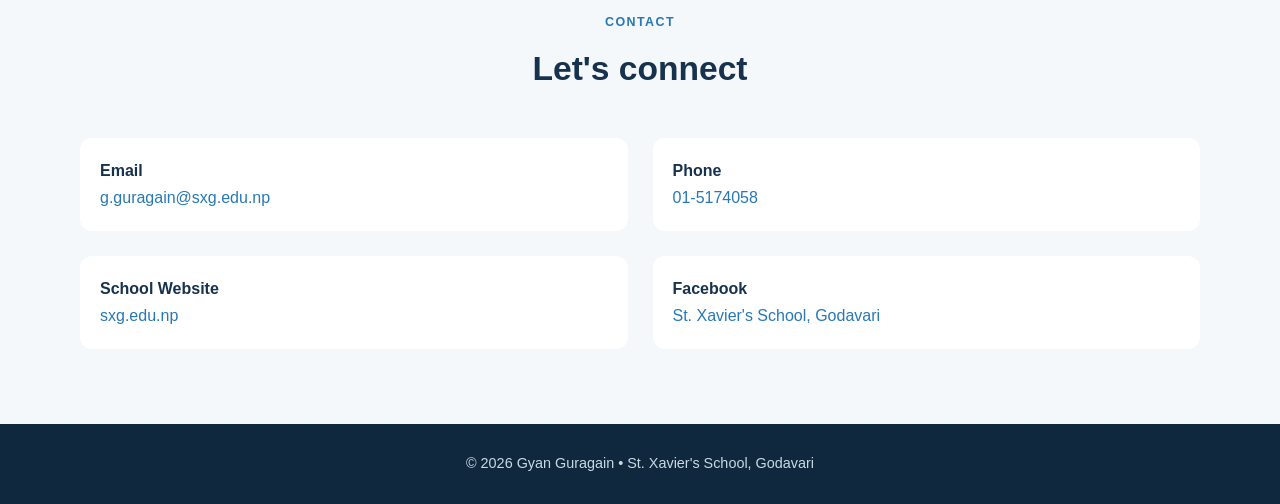
==== commit f7350798: "Add new teaching resources for Grade 6 and 7" ====
--- a/index.html
+++ b/index.html
@@ -87,8 +87,8 @@
 <section id="resources"><div class="container">
 <div class="section-title"><div class="eyebrow">For Students</div><h2>Teaching Resources</h2><p>Resources can be linked here when you add your own files.</p></div>
 <div class="card">
-<div class="resource"><div><h3>Grade 6 Computer — Revision Notes</h3><small>PDF • Computer Fundamentals</small></div><span class="tag">RESOURCE</span></div>
-<div class="resource"><div><h3>MS Word — Practice Worksheet</h3><small>DOCX • Word Processing</small></div><span class="tag">RESOURCE</span></div>
+<div class="resource"><div><h3>Grade 6 & 7 Computer — Revision Notes</h3><small>PDF • Computer Fundamentals</small></div><span class="tag">RESOURCE</span></div>
+<div class="resource"><div><h3>MS Word/MS Excel/MS PowerPoint — Practice Worksheet</h3><small>DOCX • Word Processing</small></div><span class="tag">RESOURCE</span></div>
 <div class="resource"><div><h3>PowerPoint — Presentation Activity</h3><small>PPTX • Multimedia</small></div><span class="tag">RESOURCE</span></div>
 <div class="resource"><div><h3>Basic HTML — Student Project Guide</h3><small>PDF • Web Design</small></div><span class="tag">RESOURCE</span></div>
 </div></div></section>
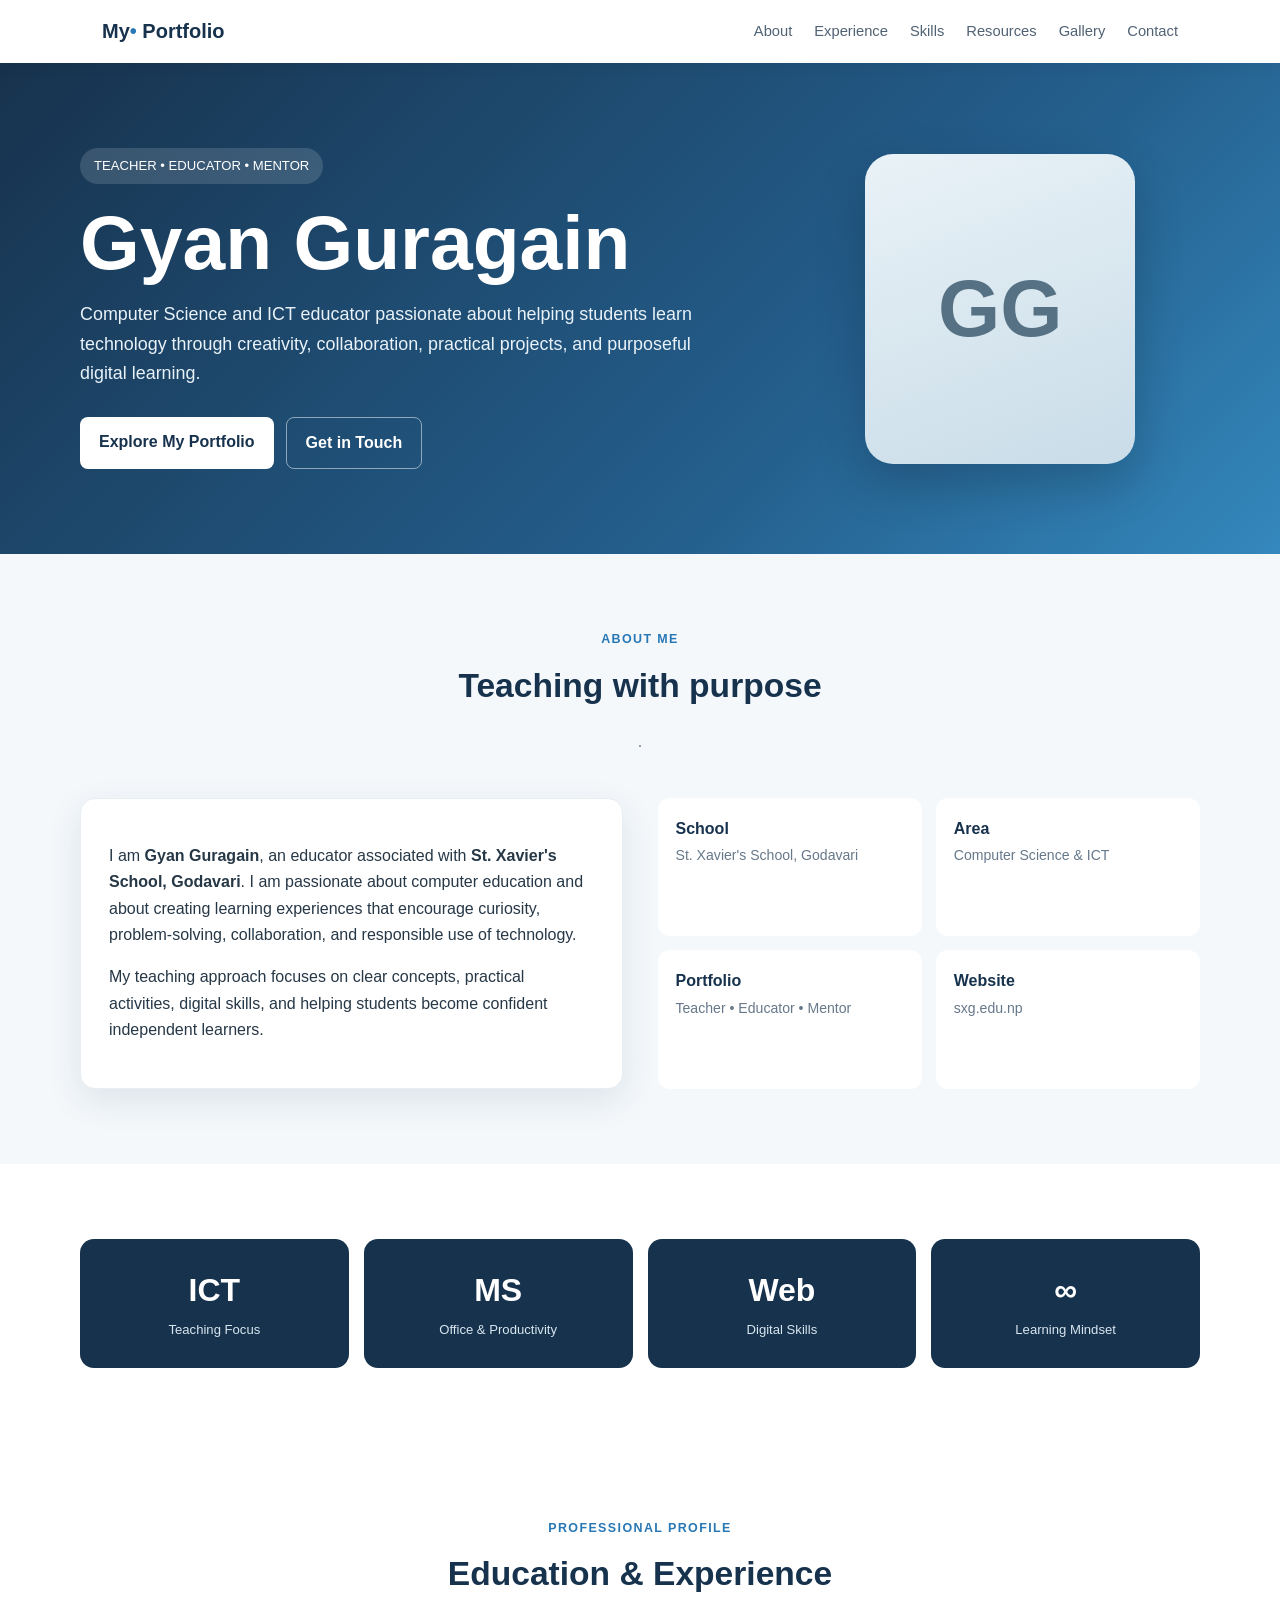
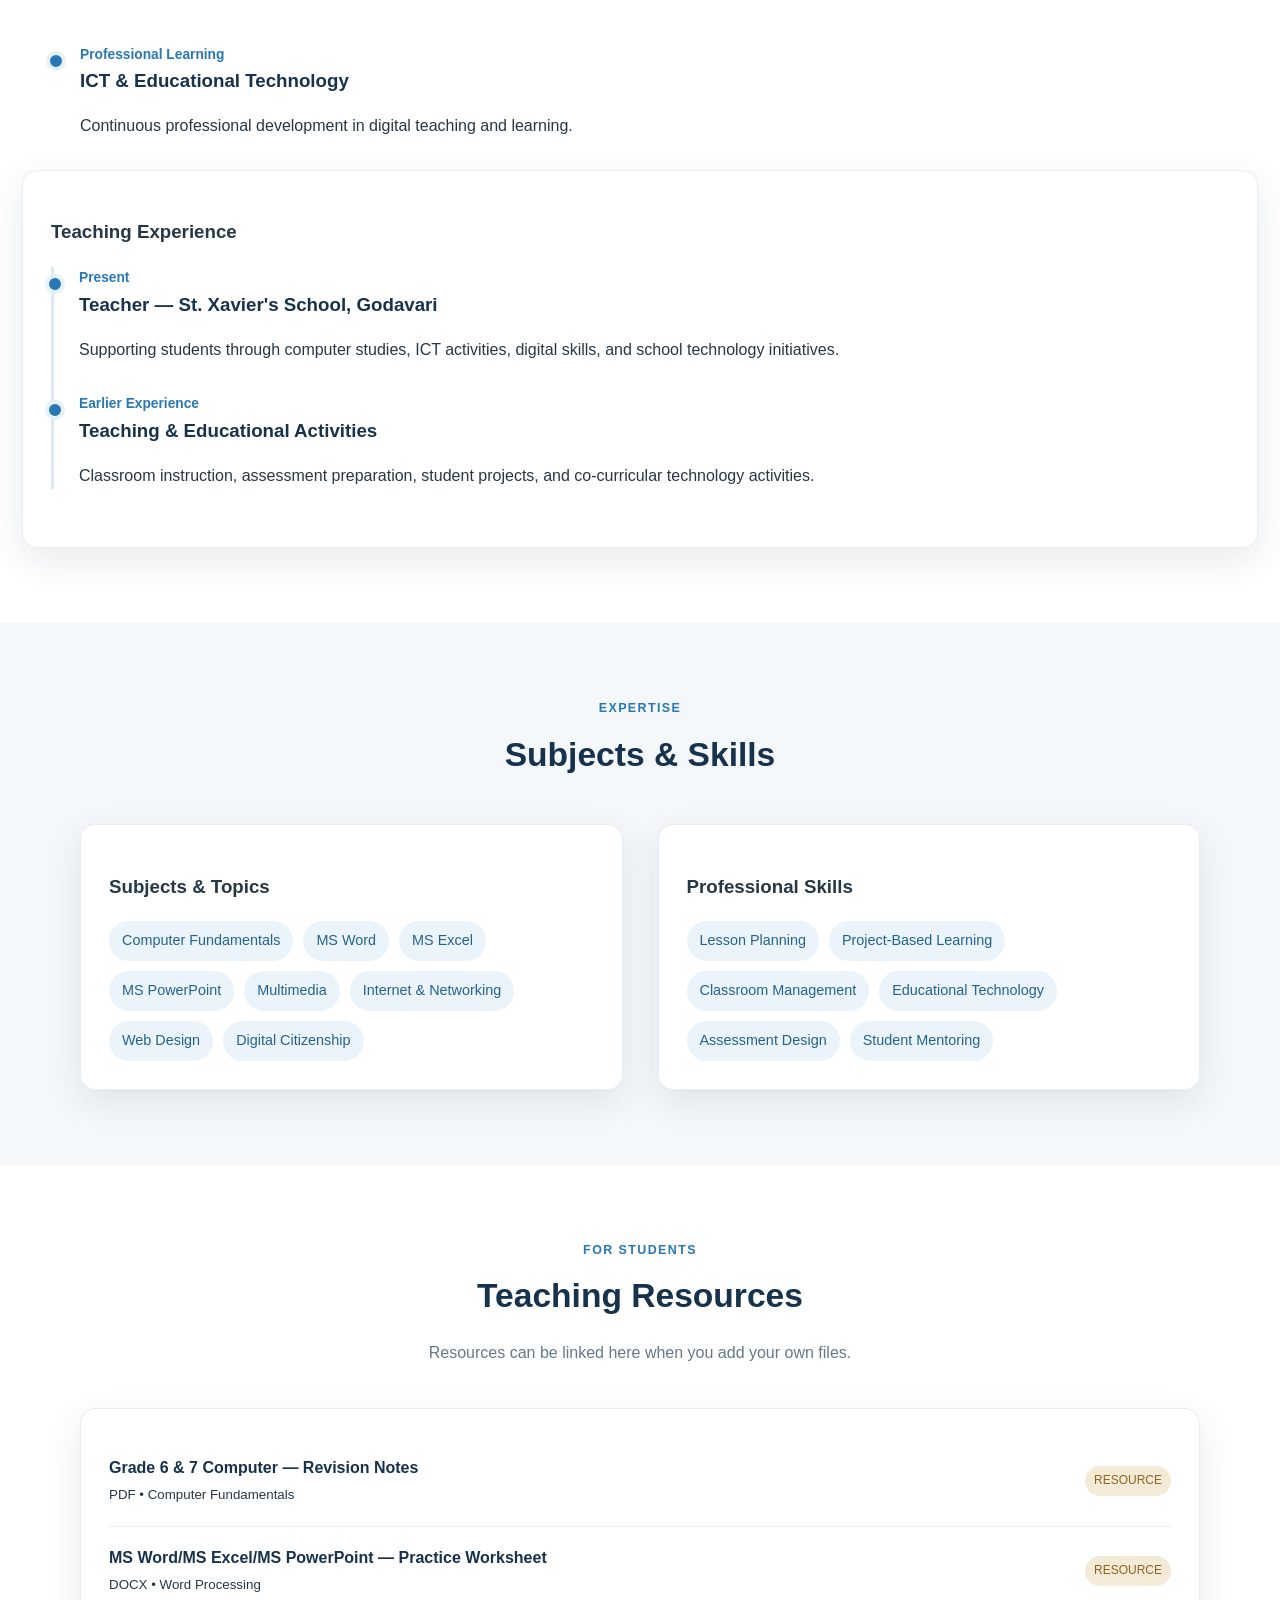
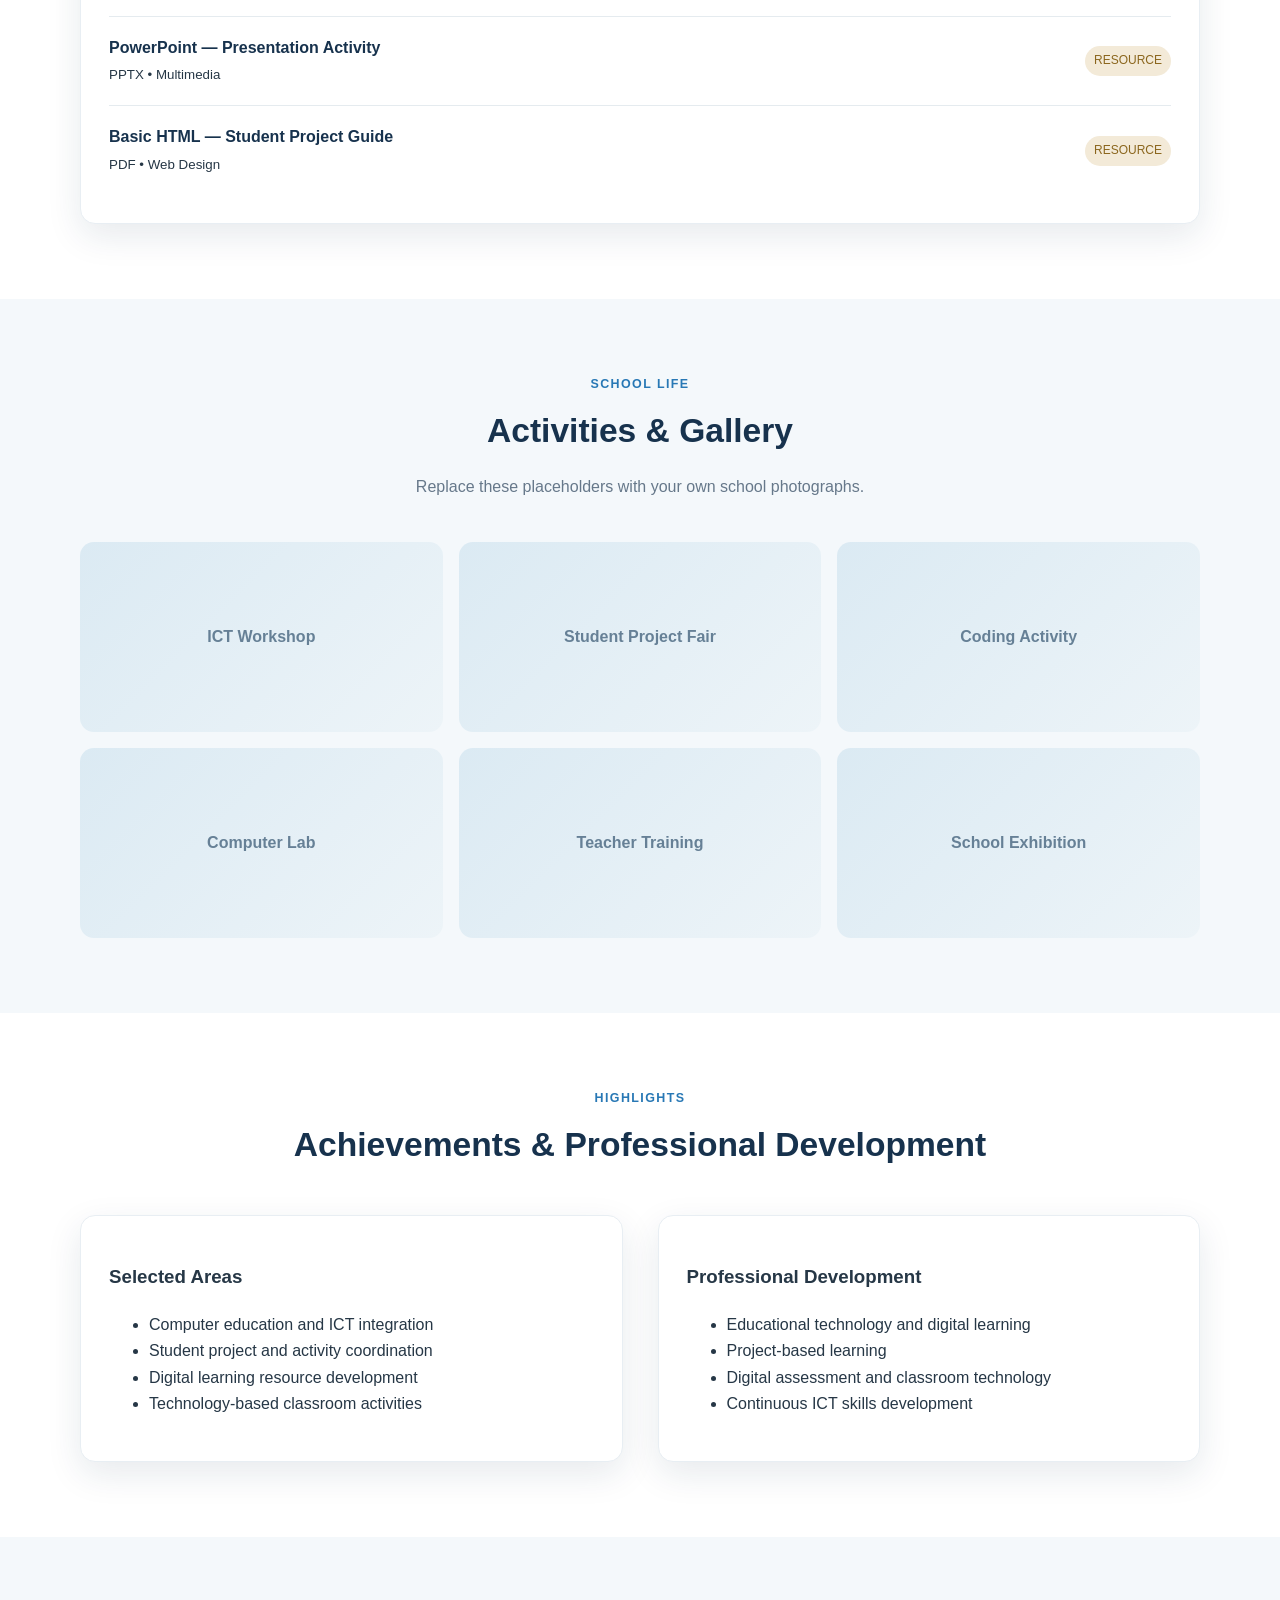
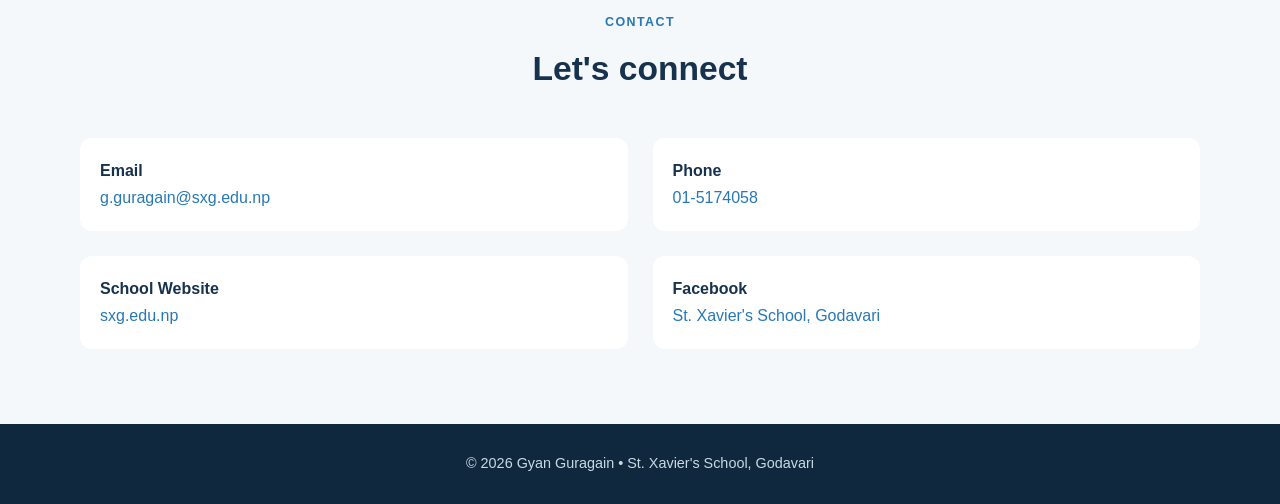
==== commit 13c531b6: "Update index.html" ====
--- a/index.html
+++ b/index.html
@@ -37,7 +37,7 @@
 </head>
 <body>
 <nav><div class="navwrap">
-<a class="logo" href="#home">GG<span>•</span> Portfolio</a>
+<a class="logo" href="#home">My<span>•</span> Portfolio</a>
 <div class="links"><a href="#about">About</a><a href="#experience">Experience</a><a href="#skills">Skills</a><a href="#resources">Resources</a><a href="#gallery">Gallery</a><a href="#contact">Contact</a></div>
 </div></nav>
 
@@ -52,7 +52,7 @@
 </div></header>
 
 <section id="about" class="about"><div class="container">
-<div class="section-title"><div class="eyebrow">About Me</div><h2>Teaching with purpose</h2><p>A professional sample profile prepared for Gyan Guragain.</p></div>
+<div class="section-title"><div class="eyebrow">About Me</div><h2>Teaching with purpose</h2><p>.</p></div>
 <div class="grid2"><div class="card">
 <p>I am <b>Gyan Guragain</b>, an educator associated with <b>St. Xavier's School, Godavari</b>. I am passionate about computer education and about creating learning experiences that encourage curiosity, problem-solving, collaboration, and responsible use of technology.</p>
 <p>My teaching approach focuses on clear concepts, practical activities, digital skills, and helping students become confident independent learners.</p>
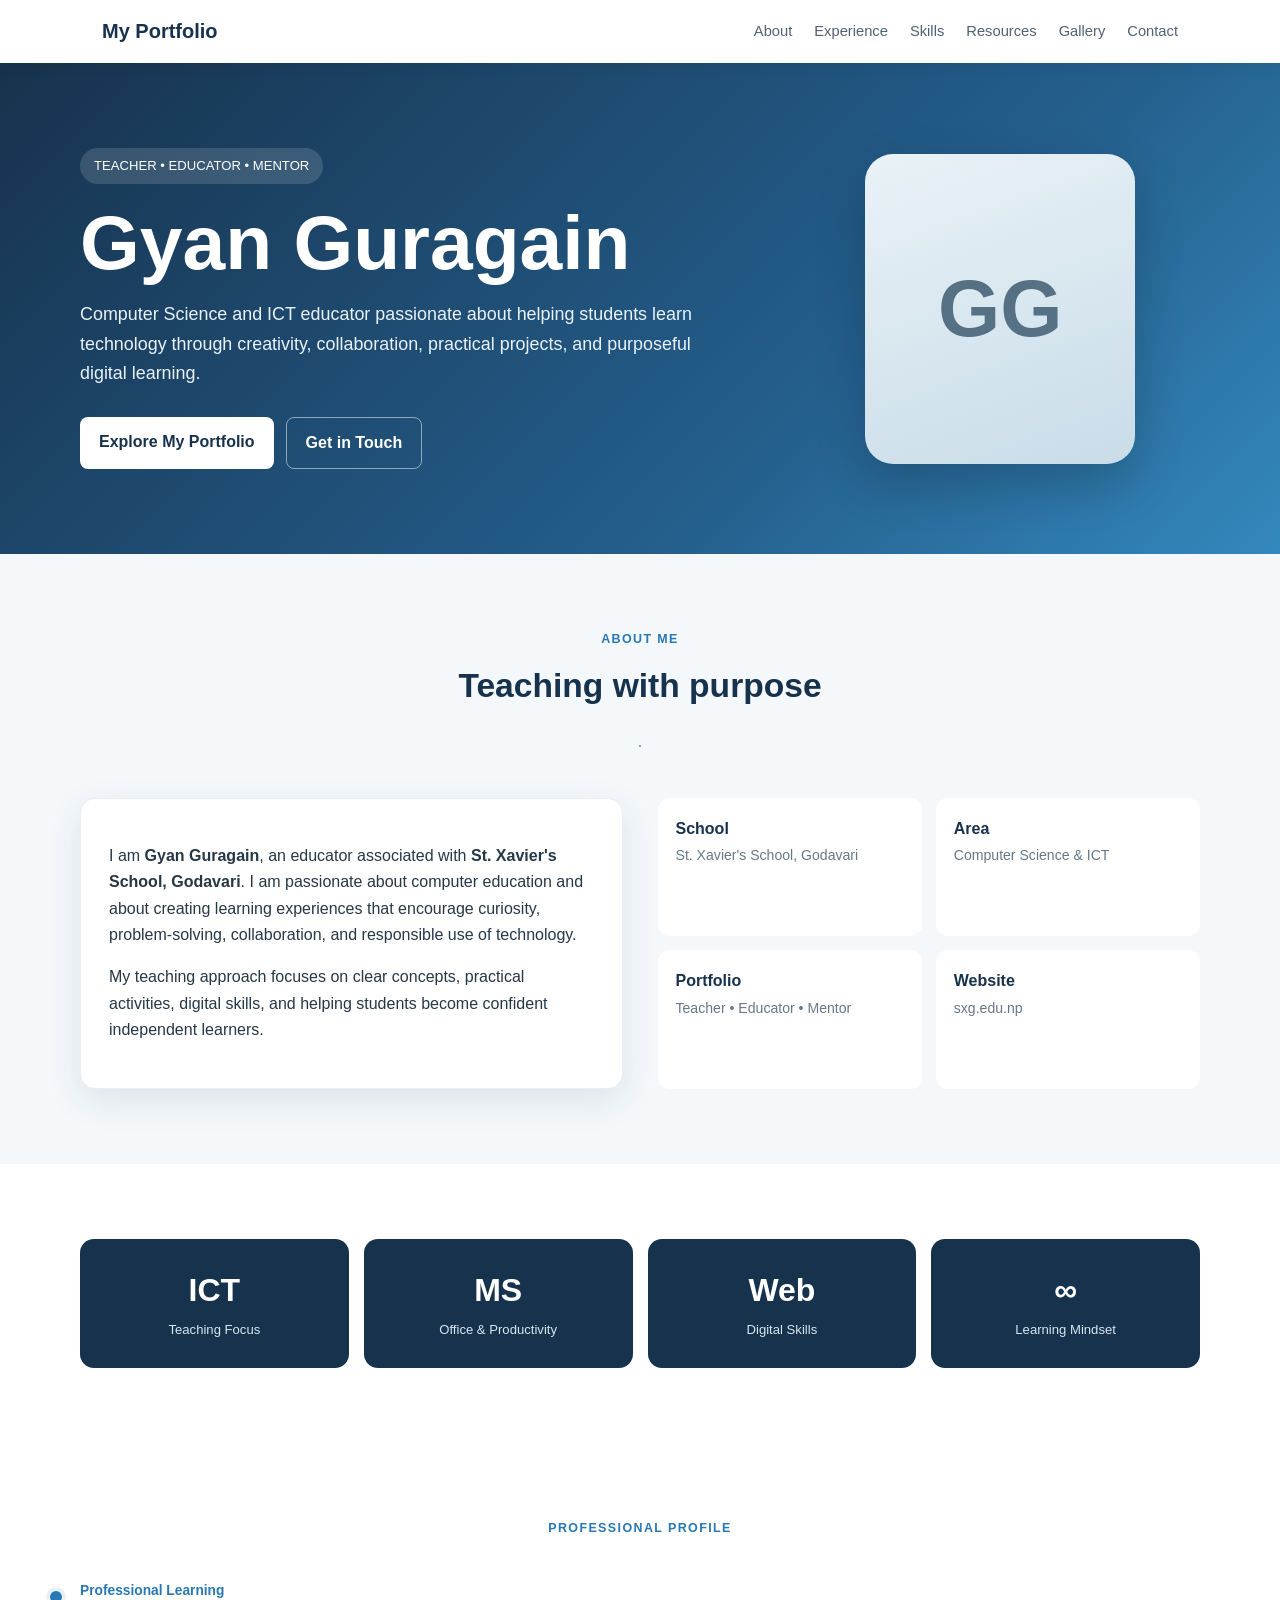
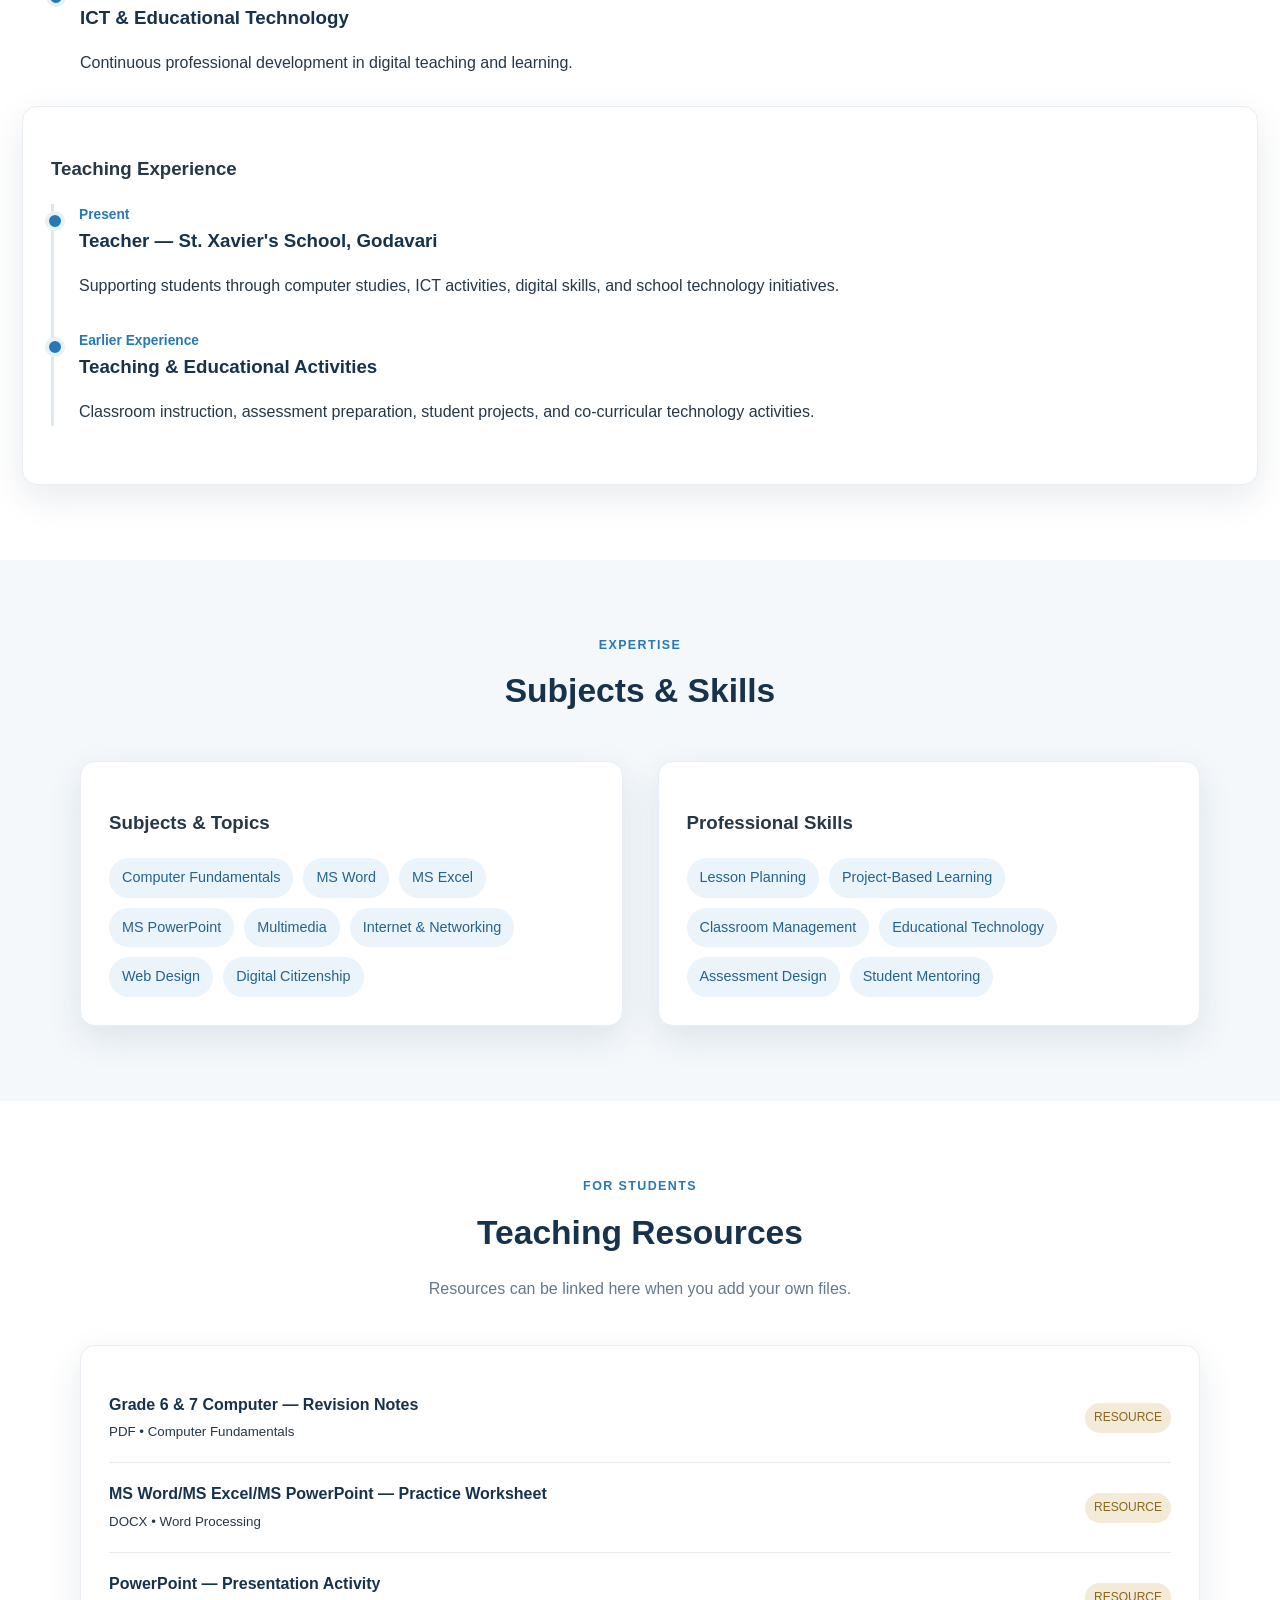
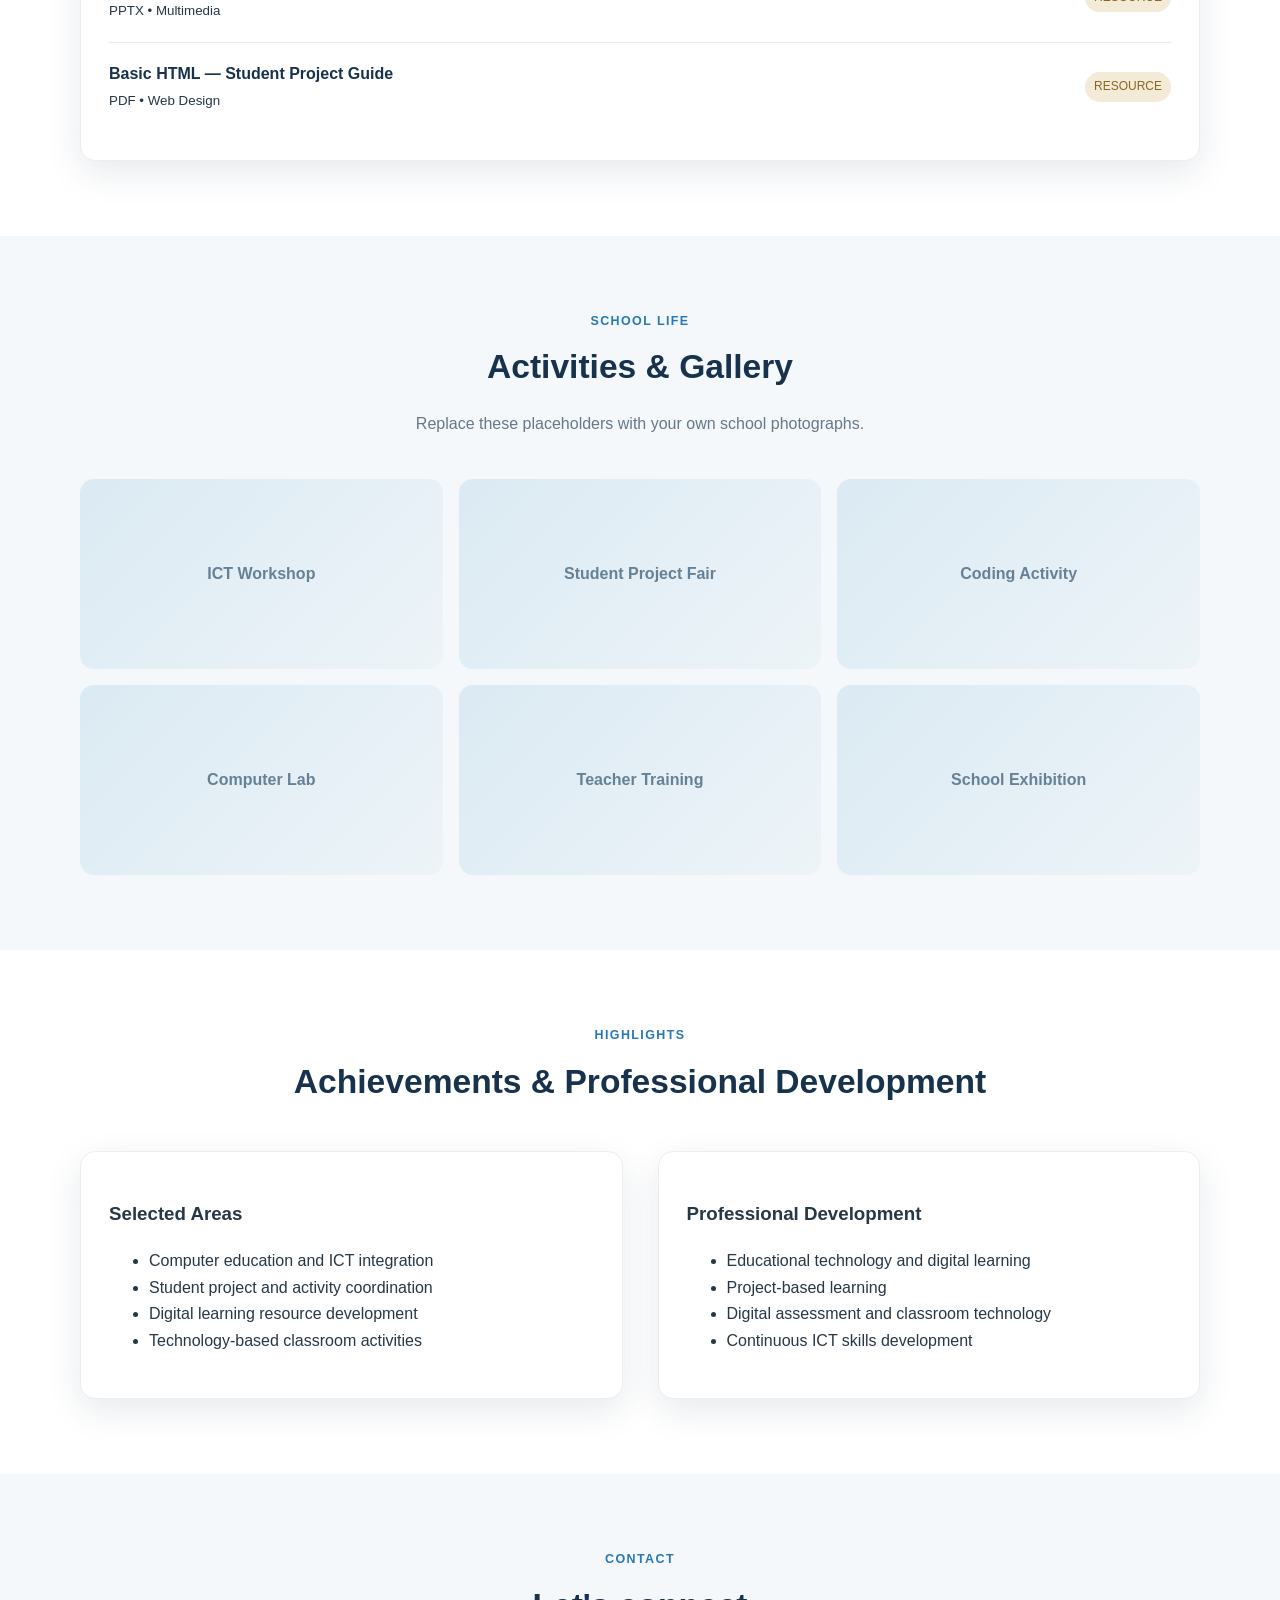
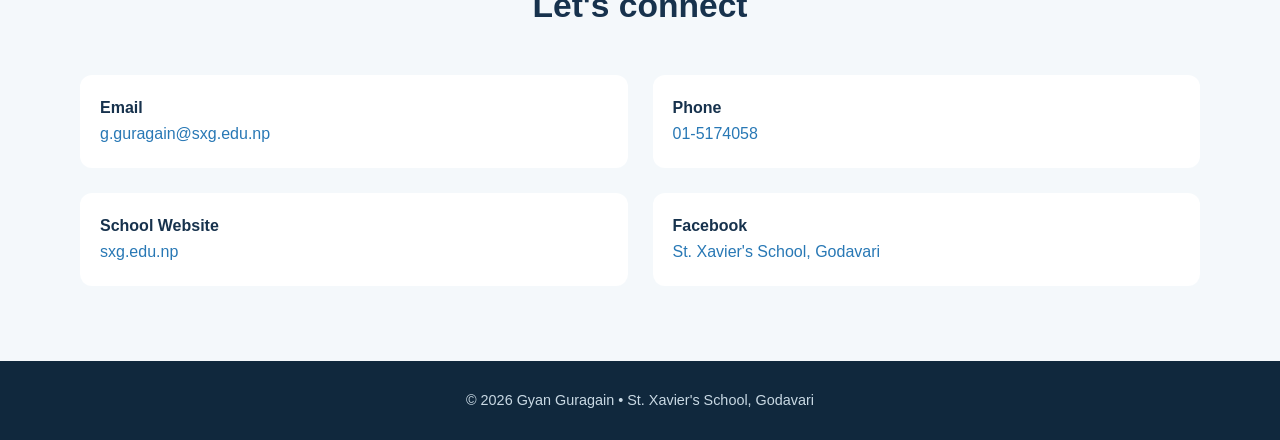
==== commit d7029441: "Update index.html" ====
--- a/index.html
+++ b/index.html
@@ -37,7 +37,7 @@
 </head>
 <body>
 <nav><div class="navwrap">
-<a class="logo" href="#home">My<span>•</span> Portfolio</a>
+<a class="logo" href="#home">My<span></span> Portfolio</a>
 <div class="links"><a href="#about">About</a><a href="#experience">Experience</a><a href="#skills">Skills</a><a href="#resources">Resources</a><a href="#gallery">Gallery</a><a href="#contact">Contact</a></div>
 </div></nav>
 
@@ -69,7 +69,7 @@
 </div></div></section>
 
 <section id="experience"><div class="container">
-<div class="section-title"><div class="eyebrow">Professional Profile</div><h2>Education & Experience</h2></div>
+<div class="section-title"><div class="eyebrow">Professional Profile</div><h2></h2></div>
 <div class="item"><div class="date">Professional Learning</div><h3>ICT & Educational Technology</h3><p>Continuous professional development in digital teaching and learning.</p></div>
 </div></div>
 <div class="card"><h3>Teaching Experience</h3><div class="timeline">
